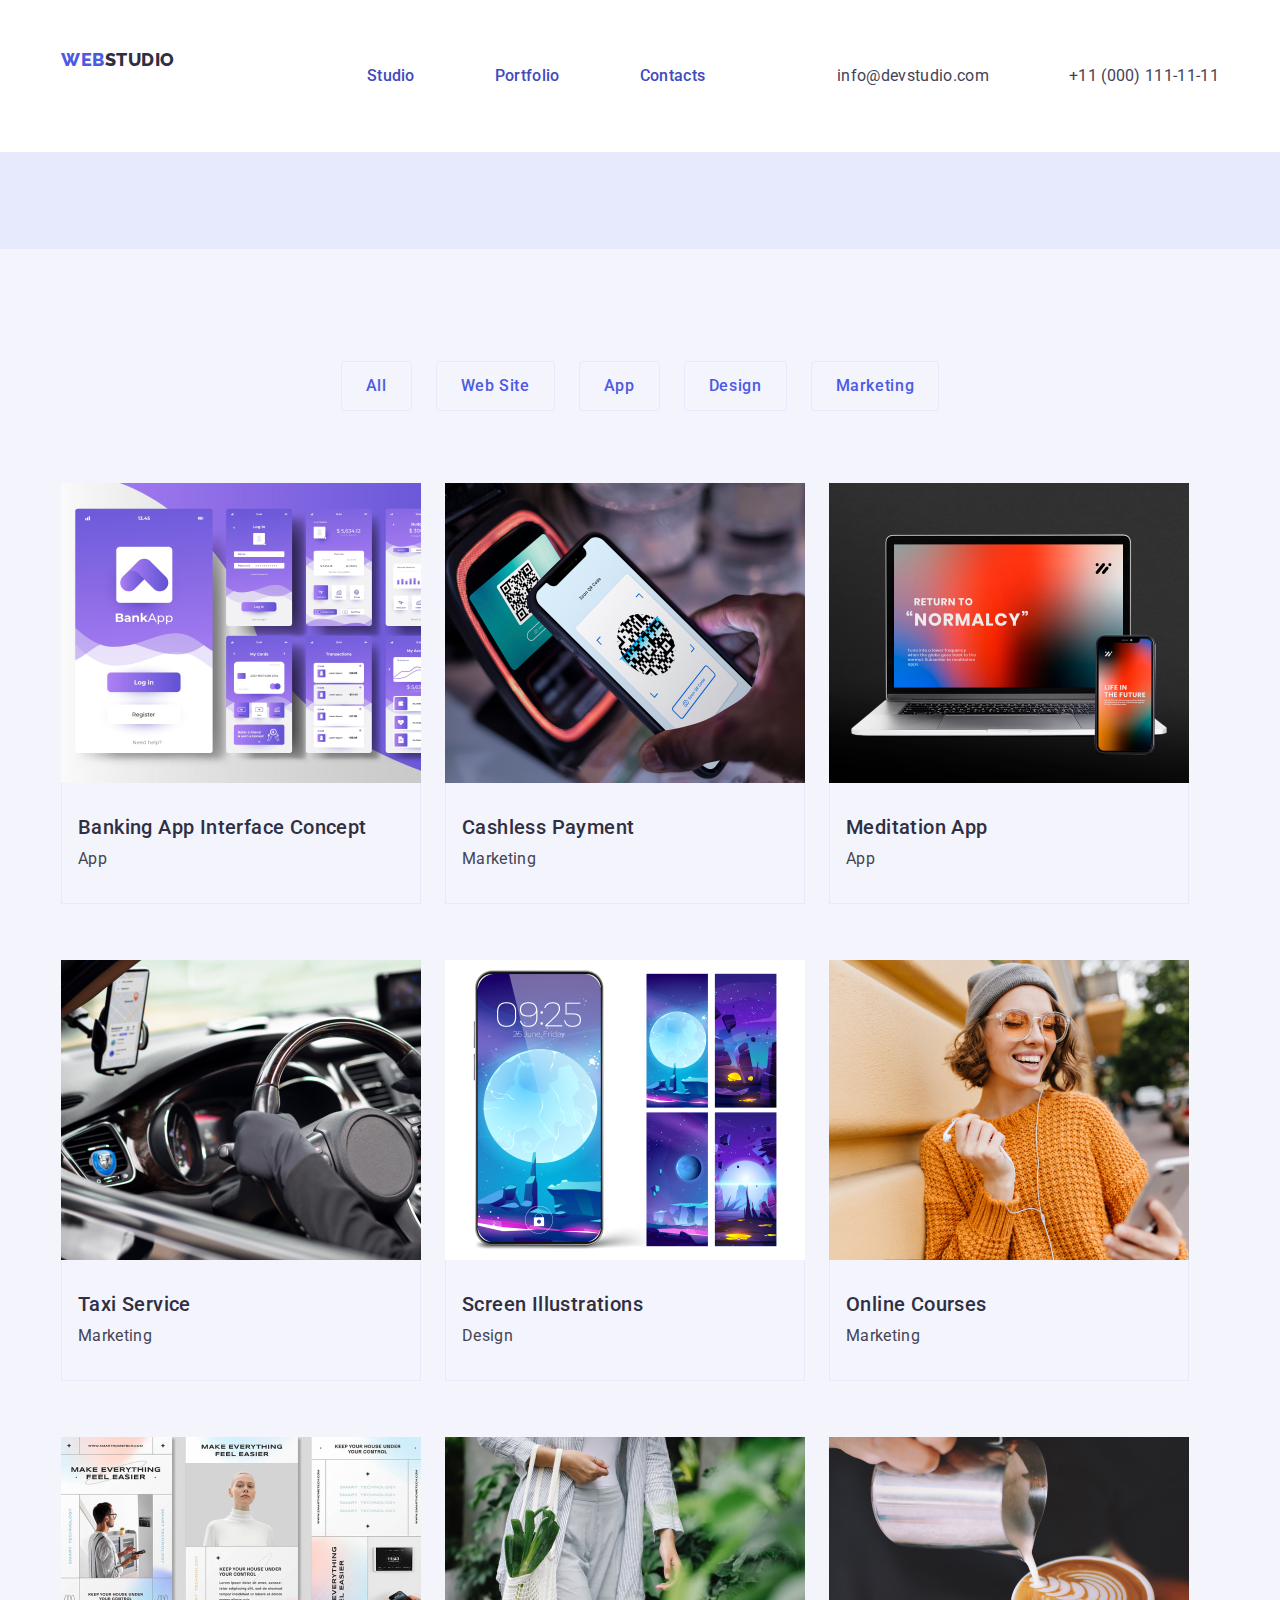
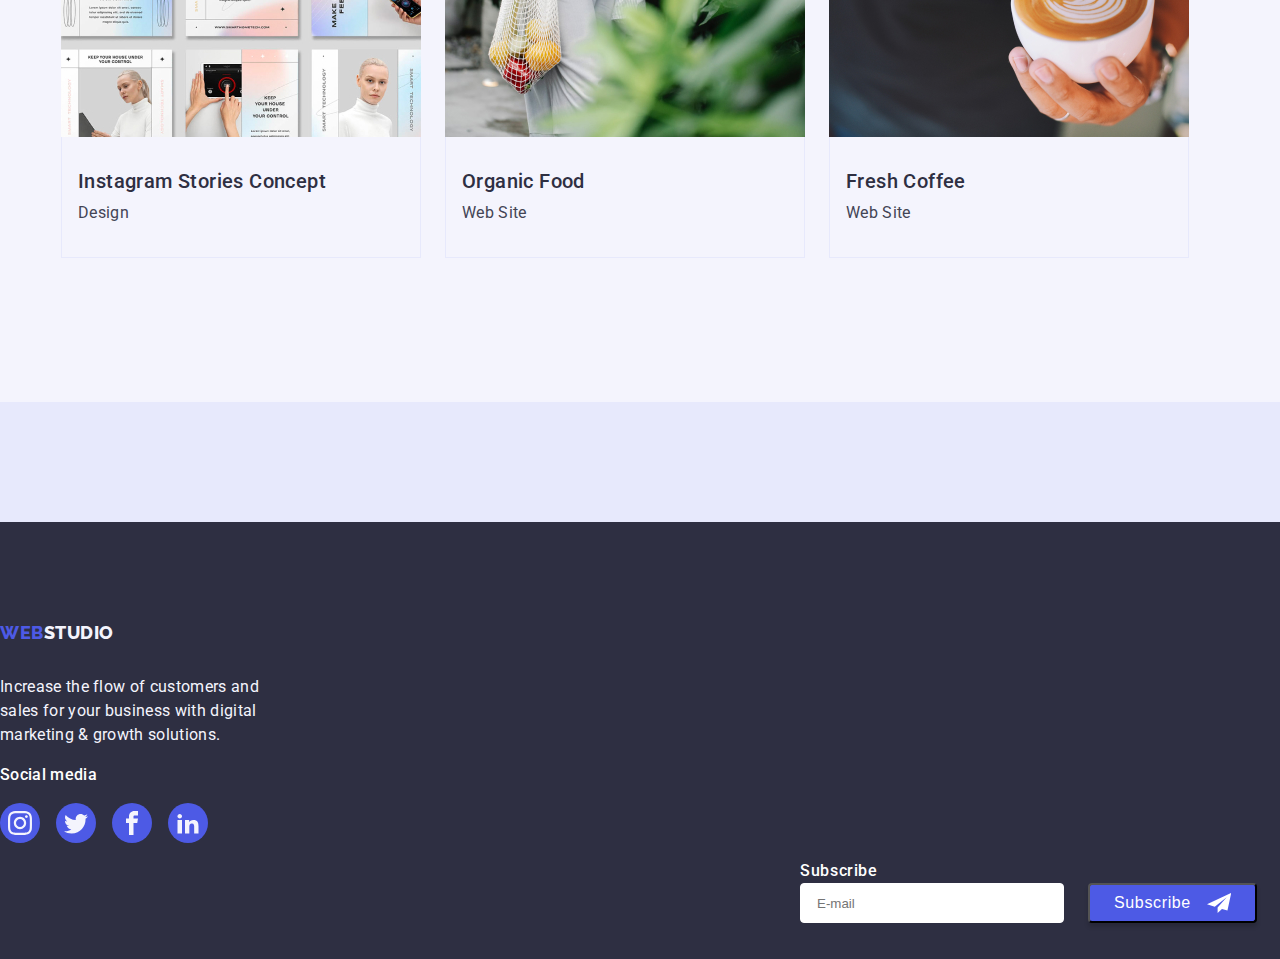
==== portfolio.html @ fc0d4c33 "port" ====
<!DOCTYPE html>
<html lang="en">
  <head>
    <meta charset="UTF-8" />
    <meta http-equiv="X-UA-Compatible" content="IE=edge" />
    <meta name="viewport" content="width=device-width, initial-scale=1.0" />
    <link
      rel="stylesheet"
      href="https://cdnjs.cloudflare.com/ajax/libs/modern-normalize/1.1.0/modern-normalize.min.css"
      integrity="sha512-wpPYUAdjBVSE4KJnH1VR1HeZfpl1ub8YT/NKx4PuQ5NmX2tKuGu6U/JRp5y+Y8XG2tV+wKQpNHVUX03MfMFn9Q=="
      crossorigin="anonymous"
      referrerpolicy="no-referrer"
    />
    <link rel="stylesheet" href="./styles.css" />
    <title>Portfolio</title>
    <link rel="stylesheet" href="./css/styles.css" />
    <link rel="preconnect" href="https://fonts.googleapis.com" />
    <link rel="preconnect" href="https://fonts.gstatic.com" crossorigin />
    <link
      href="https://fonts.googleapis.com/css2?family=Raleway:wght@700&family=Roboto:wght@400;500;700;900&display=swap"
      rel="stylesheet"
    />
  </head>
  <body>
    <header class="header">
      <div class="head-container container">
        <nav class="nav-menu">
          <a class="logoto logo link" href="./index.html"
            >Web<span class="logo-white logo link">Studio</span></a
          >
          <ul class="top link list">
            <li class="top-menu link">
              <a class="top-menu link" href="./index.html">Studio</a>
            </li>
            <li class="top-menu link">
              <a class="top-menu link" href="./portfolio.html">Portfolio</a>
            </li>
            <li class="top-menu link">
              <a class="top-menu link" href="">Contacts</a>
            </li>
          </ul>
        </nav>
        <address class="address link list">
          <ul class="address-list list">
            <li class="contacts top-menu">
              <a class="contacts link list" href="mailto:info@devstudio.com"
                >info@devstudio.com</a
              >
            </li>
            <li class="contacts top-menu">
              <a class="contacts link list" href="tel:+110001111111"
                >+11 (000) 111-11-11</a
              >
            </li>
          </ul>
        </address>
      </div>
    </header>
    <main class="row">
      <section class="porfolio-section section">
        <div class="container_hero container">
          <h1 hidden>buttons</h1>
          <ul class="buttons-list list">
            <li>
              <button class="btns-other all" type="button">All</button>
            </li>
            <li>
              <button class="btns-other all" type="button">Web Site</button>
            </li>
            <li>
              <button class="btns-other all" type="button">App</button>
            </li>
            <li>
              <button class="btns-other all" type="button">Design</button>
            </li>
            <li>
              <button class="btns-other all" type="button">Marketing</button>
            </li>
          </ul>
          <ul class="img-list list">
            <li class="img_list link">
              <a class="link img-link" href="">
                <div class="card-text">
                <img
                  class="imag link"
                  src="./images/img8.jpg"
                  alt="Banking App Interface Concept"
                  width="360"
                  height="300"
                />
                <p class="overlay">14 Stylish and User-Friendly App Design Concepts · Task Manager App · Calorie Tracker App · Exotic Fruit Ecommerce App ·
                Cloud Storage App</p>
                </div>
                <div class="img-div">
                  <h2 class="img_first">Banking App Interface Concept</h2>
                  <p class="app">App</p>
                </div>
              </a>
            </li>
            <li class="img_list link">
              <a class="link img-link" href="">
                <div class="card-text">
                <img
                  class="imag link"
                  src="./images/img9.jpg"
                  alt="Cashless Payment"
                  width="360"
                  height="300"
                />
                <p class="overlay">14 Stylish and User-Friendly App Design Concepts · Task Manager App · Calorie Tracker App · Exotic
                  Fruit Ecommerce App ·
                  Cloud Storage App</p>
                </div>
                <div class="img-div">
                  <h2 class="img_first">Cashless Payment</h2>
                  <p class="app">Marketing</p>
                </div>
              </a>
            </li>
            <li class="img_list link">
              <a class="link img-link" href="">
                <div class="card-text">
                <img
                  class="imag link"
                  src="./images/img10.jpg"
                  alt="Meditation App"
                  width="360"
                  height="300"
                />
                <p class="overlay">14 Stylish and User-Friendly App Design Concepts · Task Manager App · Calorie Tracker App · Exotic
                  Fruit Ecommerce App ·
                  Cloud Storage App</p>
                </div>
                <div class="img-div">
                  <h2 class="img_first">Meditation App</h2>
                  <p class="app">App</p>
                </div>
              </a>
            </li>
            <li class="img_list link">
              <a class="link img-link" href="">
                <div class="card-text">
                <img
                  class="imag link"
                  src="./images/img11.jpg"
                  alt="Taxi Service"
                  width="360"
                  height="300"
                />
                <p class="overlay">14 Stylish and User-Friendly App Design Concepts · Task Manager App · Calorie Tracker App · Exotic
                  Fruit Ecommerce App ·
                  Cloud Storage App</p>
                </div>
                <div class="img-div">
                  <h2 class="img_first">Taxi Service</h2>
                  <p class="app">Marketing</p>
                </div>
              </a>
            </li>
            <li class="img_list link">
              <a class="link img-link" href="">
                <div class="card-text">
                <img
                  class="imag link"
                  src="./images/img12.jpg"
                  alt="Screen Illustrations"
                  width="360"
                  height="300"
                />
                <p class="overlay">14 Stylish and User-Friendly App Design Concepts · Task Manager App · Calorie Tracker App · Exotic
                  Fruit Ecommerce App ·
                  Cloud Storage App</p>
                </div>
                <div class="img-div">
                  <h2 class="img_first">Screen Illustrations</h2>
                  <p class="app">Design</p>
                </div>
              </a>
            </li>
            <li class="img_list link">
              <a class="link img-link" href="">
                <div class="card-text">
                <img
                  class="imag link"
                  src="./images/img13.jpg"
                  alt="Online Courses"
                  width="360"
                  height="300"
                />
                <p class="overlay">14 Stylish and User-Friendly App Design Concepts · Task Manager App · Calorie Tracker App · Exotic
                  Fruit Ecommerce App ·
                  Cloud Storage App</p>
                </div>
                <div class="img-div">
                  <h2 class="img_first">Online Courses</h2>
                  <p class="app">Marketing</p>
                </div>
              </a>
            </li>
            <li class="img_list link">
              <a class="link img-link" href="">
                <div class="card-text">
                <img
                  class="imag link"
                  src="./images/img14.jpg"
                  alt="Instagram Stories Concept"
                  width="360"
                  height="300"
                />
                <p class="overlay">14 Stylish and User-Friendly App Design Concepts · Task Manager App · Calorie Tracker App · Exotic
                  Fruit Ecommerce App ·
                  Cloud Storage App</p>
                </div>
                <div class="img-div">
                  <h2 class="img_first">Instagram Stories Concept</h2>
                  <p class="app">Design</p>
                </div>
              </a>
            </li>
            <li class="img_list link">
              <a class="link img-link" href="">
                <div class="card-text">
                <img
                  class="imag link"
                  src="./images/img15.jpg"
                  alt="Organic Food"
                  width="360"
                  height="300"
                />
                <p class="overlay">14 Stylish and User-Friendly App Design Concepts · Task Manager App · Calorie Tracker App · Exotic
                  Fruit Ecommerce App ·
                  Cloud Storage App</p>
                </div>
                <div class="img-div">
                  <h2 class="img_first">Organic Food</h2>
                  <p class="app">Web Site</p>
                </div>
              </a>
            </li>
            <li class="img_list link">
              <a class="link img-link" href="">
                <div class="card-text">
                <img
                  class="imag link"
                  src="./images/img16.jpg"
                  alt="Fresh Coffee"
                  width="360"
                  height="300"
                />
                <p class="overlay">14 Stylish and User-Friendly App Design Concepts · Task Manager App · Calorie Tracker App · Exotic
                  Fruit Ecommerce App ·
                  Cloud Storage App</p>
                </div>
                <div class="img-div">
                  <h2 class="img_first">Fresh Coffee</h2>
                  <p class="app">Web Site</p>
                </div>
              </a>
            </li>
          </ul>
        </div>
      </section>
    </main>
    <footer class="footer">
      <class="container-footer">
        <div class="footer_first">
      <a class="logos logo link" href="./index.html"
        >Web<span class="logo-cloud logo link">Studio</span></a
      >
      <p class="footer-par">
        Increase the flow of customers and sales for your business with digital
        marketing & growth solutions.
      </p>
        </div>
      <div>
        <p class="footer-par-sec">Social media</p>
        <ul class="list footer-list">
          <li class="footer-list-icons">
            <a href="" class="link footer-link">
              <svg width="24" height="24" class="footer-icons">
                <use href="./images/icons.svg#icon-instagram"></use>
              </svg>
            </a>
          </li>
          <li class="footer-list-icons">
            <a href="" class="link footer-link">
              <svg width="24" height="24" class="footer-icons">
                <use href="./images/icons.svg#icon-twitter"></use>
              </svg>
            </a>
          </li>
          <li class="footer-list-icons">
            <a href="" class="link footer-link">
              <svg width="24" height="24" class="footer-icons">
                <use href="./images/icons.svg#icon-facebook"></use>
              </svg>
            </a>
          </li>
          <li class="footer-list-icons">
            <a href="" class="link footer-link">
              <svg width="24" height="24" class="footer-icons">
                <use href="./images/icons.svg#icon-linkedin"></use>
              </svg>
            </a>
          </li>
        </ul>
      </div>
        <div class="footer-subscribe">
        <p class="subscribe-p">Subscribe</p>
        <form class="footer-input-btn">
          <input type="email" name="user-email" class="footer-input" required placeholder="E-mail"
            pattern="[a-z0-9._%+-]+@[a-z0-9.-]+\.[a-z]{2,4}$" />
          <button class="subscribe-btn subscribe-btn-text" type="button" data-modal-open>
            Subscribe
            <svg class="footer-svg" width="24" height="24">
              <use href="./images/icons.svg#icon-send"></use>
            </svg>
          </button>
        </form>
      </div>
      </div>
    </footer>
  </body>
</html>
---- css/styles.css ----
@import "node_modules/modern-normalize/modern-normalize.min.css";
:root {
  --color-iris: #4d5ae5;
  --color-ocean: #404bbf;
  --color-navy-blue: #2e2f42;
  --color-green: #31d0aa;
  --color-slate: #434455;
  --color-light-slate: #8e8f99;
  --color-cornflower: #e7e9fc;
  --color-cloud: #f4f4fd;
  --color-navy-blue-modal: #2e2f42;
  --color-grey: #2e2f42;
  --color-white: #ffffff;
  --color-dairy: #fcfcfc;
}

body {
  font-family: "Roboto", sans-serif;
  background-color: var(--color-white);
  letter-spacing: 0.02em;
  color: #434455;
  margin: 0 auto;
  padding: 0;
}
h1,
h2,
h3,
h4,
h5,
p {
  margin-top: 0;
  margin-bottom: 0;
}
img {
  display: block;
}
.header {
  border-bottom: 1px solid #e7e9fc;
  box-shadow: 0px 2px 1px rgba(46, 47, 66, 0.08), 1px 1px rgba(46, 47, 66, 0.16),
    0px 1px 6px rgba(46, 47, 66, 0.08);
}
.head-container {
  display: flex;
  align-items: center;
  text-align: center;
} 
.container {
  width: 1158px;
  margin: 0 auto;
  padding: 0 15px;
}
.section {
  padding-top: 20px;
  padding-bottom: 20px;
}
.container_hero {
  width: 1158px;
  margin: 0 auto;
  padding: 0 15px;
}
.nav-menu {
  display: flex;
  align-items: center;
}
li {
  list-style: none;
  text-decoration: none;
}
.list {
  list-style: none;
}

.link {
  text-decoration: none;
}
/* -------Top Line-------*/
.hero {
  padding: 188px 0;
  max-width: 1440px;
  margin: 0 auto;
  background-image: linear-gradient(
      rgba(46, 47, 66, 0.7),
      rgba(46, 47, 66, 0.7)
    ),
    url(../images/people-office-bckgr.jpg);
  background-repeat: no-repeat;
  background-position: center;
  background-size: cover;
}
.hidden {
  line-height: 1.2;
}
.hero-sol {
  font-size: 56px;
  line-height: 1.07;
  text-align: center;
  letter-spacing: 0.02em;
  color: var(--color-white);
  max-width: 496px;
  margin-left: 0 auto;
  margin-right: 0 auto;
  margin: 0;
  padding: 0;
}

.logo {
  font-family: "Raleway", sans-serif;
  display: flex;
  flex-direction: row;
  align-items: center;
  padding: 0px;
  margin-right: 76px;
  display: inline-block;
  margin-bottom: 16px;
}
.top {
  display: flex;
  gap: 40px;
}
.top-menu {
  display: flex;
  gap: 40px;
  padding: 24px 0;
  position: relative;
  color: #404bbf;
  transition: color 250ms cubic-bezier(0.4, 0, 0.2, 1);
}
.top-menu:not(:last-child) {
  margin-right: 40px;
}
.top-menu::after {
  content:'';
  position: absolute;
  left:0;
  bottom: -1px;
  height: 4px;
  background-color: #404bbf;
  border-radius: 2px;
}
.nav-menu {
  display: flex;
  gap: 40px;
}
.logoto {
  font-family: "Raleway", sans-serif;
  font-weight: 800;
  font-size: 18px;
  line-height: 1.17;
  letter-spacing: 0.03em;
  text-transform: uppercase;
  color: var(--color-iris);
}
.logo-white {
  font-family: "Raleway";
  font-style: sans-serif;
  font-weight: 800;
  font-size: 18px;
  line-height: 1.17;
  letter-spacing: 0.03em;
  text-transform: uppercase;
  color: var(--color-navy-blue);
}
.link {
  text-decoration: none;
}
.top-menu {
  font-family: "Roboto";
  font-style: sans-serif;
  font-weight: 500;
  font-size: 16px;
  line-height: 24px;
  list-style: none;
  text-decoration: none;
  display: flex;
  gap: 40px;
}
.top-menu:hover {
  color: #404bbf;
}
.top-menu:focus {
  color: #404bbf;
}
.address {
  font-style: normal;
  display: flex;
  gap: 40px;
  margin-left: auto;
}
.address-list {
  display: flex;
  gap: 40px;
}
.contacts {
  font-family: "Roboto";
  font-style: sans-serif;
  font-weight: 400;
  font-size: 16px;
  line-height: 1.5;
  color: var(--color-slate);
  transition: color 250ms cubic-bezier(0.4, 0, 0.2, 1);
}
.contacts:hover {
  color: #404bbf;
}
.contacts:focus {
  color: #404bbf;
}
/* -----hero image------ */
.hero {
  background-color: var(--color-navy-blue);
}
.hero h1 {
  font-family: "Roboto";
  font-style: sans-serif;
  font-weight: 700;
  font-size: 56px;
  line-height: 1.07;
  color: var(--color-white);
  text-align: center;
  margin-left: 30%;
  margin-bottom: 48px;
}
.hero-sol {
  line-height: 1.07;
}
.hero-btn {
  font-family: "Roboto", sans-serif;
  font-style: sans-serif;
  font-weight: 500;
  font-size: 16px;
  line-height: 1.5;
  align-items: center;
  text-align: center;
  letter-spacing: 0.04em;
  color: var(--color-white);
  background: #4d5ae5;
  display: block;
  min-width: 169px;
  height: 56px;
  border: none;
  background-color: var(--color-iris);
  border-radius: 4px;
  cursor: pointer;
  margin: 0 auto;
  display: block;
  transition: background-color 250ms cubic-bezier(0.4, 0, 0.2, 1);
}
.hero-btn:hover,
.hero-btn:focus {
  background-color: #404bbf;
}
/* Section1 */
.about {
  background-color: var(--color-white);
  padding: 120px 0;
}
ul {
  padding-left: 0;
}
.list-about {
  display: flex;
  gap: 24px;
}
.about-li {
  width: calc((100% - 72px) / 4);
}
.about-list {
  font-family: "Roboto";
  font-style: normal;
  font-weight: 500;
  font-size: 20px;
  line-height: 1.2;
  letter-spacing: 0.02em;
  color: var(--color-navy-blue);
  margin-bottom: 8px;
}
.about p {
  font-family: "Roboto";
  font-style: normal;
  font-weight: 400;
  font-size: 16px;
  line-height: 24px;
  color: var(--color-slate);
}
/* Section2 */
.container-icons-box {
  display: flex;
  align-items: center;
  justify-content: center;
  height: 112px;
  background-color: #f4f4fd;
  border-radius: 4px;
  margin-bottom: 8px;
}
.section_str {
  padding-bottom: 0;
}
.whatwad {
  background-color: #f4f4fd;
  padding-bottom: 120px;
}
ul {
  padding-left: 0;
}
.whatwad-list {
  font-family: "Roboto";
  font-style: normal;
  font-weight: 700;
  font-size: 36px;
  line-height: 1.11;
  text-align: center;
  letter-spacing: 0.02em;
  text-transform: capitalize;
  color: var(--color-navy-blue);
  margin-bottom: 72px;
  margin: 0;
  padding: 0;
}
.whatwad-li {
  display: flex;
  gap: 24px;
}
.doing {
  width: calc((100% - 48px) / 3);
}
/* Section4 */
.list-social {
  display: flex;
  justify-content: center;
  gap: 24px;
}
.social {
  width: 40px;
  height: 40px;
}
.social-link {
  width: 100%;
  height: 100%;
  background-color: var(--color-iris);
  border-radius: 50%;
  display: flex;
  align-items: center;
  justify-content: center;
  transition: background-color 250ms cubic-bezier(0.4, 0, 0.2, 1);
}
.social-link:hover,
.social-link:focus {
  background-color: #404bbf;
}
.social-icons {
  fill: var(--color-cloud);
}
.team {
  background-color: var(--color-cloud);
  padding: 120px 0;
}
.team-list {
  background-color: #ffffff;
  width: calc((100% - 72px) / 4);
  border-radius: 0px 0px 4px 4px;
  box-shadow: 0px 1px 6px rgba(46, 47, 66, 0.08),
    0px 1px 1px rgba(46, 47, 66, 0.16), 0px 2px 1px rgba(46, 47, 66, 0.08);
}
.team-div {
  padding: 32px 0;
}
.team_members {
  text-align: center;
  margin-bottom: 8px;
}
.team_desk {
  text-align: center;
}
.team h2 {
  font-family: "Roboto";
  font-style: normal;
  font-weight: 700;
  font-size: 36px;
  line-height: 1.11;
  text-align: center;
  letter-spacing: 0.02em;
  text-transform: capitalize;
  color: var(--color-navy-blue);
}
.team_h {
  margin-bottom: 72px;
}
.team-h {
  display: flex;
  gap: 24px;
}
.team h3 {
  font-family: "Roboto";
  font-style: normal;
  font-weight: 500;
  font-size: 20px;
  line-height: 24px;
  letter-spacing: 0.02em;
  color: var(--color-navy-blue);
}
.team-desk {
  font-size: 16px;
}
.team p {
  font-family: "Roboto";
  font-style: normal;
  font-weight: 400;
  font-size: 16px;
  line-height: 24px;
  color: var(--color-slate);
}
/*Section 5*/
.customers {
  padding-top: 120px;
  padding-bottom: 120px;
  padding: 120px 0 120px;
}
.customers_h {
  margin-bottom: 72px;
  font-size: 36px;
  margin-top: 0;
  line-height: 1.1;
  color: var(--color-grey);
  text-align: center;
}
.customers_list {
  display: flex;
  gap: 24px;
}
.customers_icon {
  width: calc((100% - 120px) / 6);
  height: 88px;
}
.customers-link {
  width: 100%;
  height: 100%;
  border: 1px solid #8e8f99;
  border-radius: 4px;
  display: flex;
  align-items: center;
  color: var(--color-light-slate);
  justify-content: center;
  transition: border-color 250ms cubic-bezier(0.4, 0, 0.2, 1),
    color 250ms cubic-bezier(0.4, 0, 0.2, 1);
}
.customers-link:hover,
.customers-link:focus {
  border-color: #404bbf;
  color: #404bbf;
}

.customers-icons {
  fill: currentColor;
}
/* Footer */
.container-footer {
  display: flex;
  align-items: baseline;
}
.footer_first {
  margin-right: 120px;
}
.footer-par-sec {
  font-weight: 500;
  font-size: 16px;
  line-height: 1.5;
  letter-spacing: 0.02em;
  color: var(--color-white);
  margin-bottom: 16px;
  margin-top: 0;
}
.footer-list {
  display: flex;
  gap: 16px;
}
.footer-list-icons {
  width: 40px;
  height: 40px;
}
.footer-link {
  width: 100%;
  height: 100%;
  background-color: var(--color-iris);
  border-radius: 50%;
  display: flex;
  align-items: center;
  justify-content: center;
  transition: background-color 250ms cubic-bezier(0.4, 0, 0.2, 1);
}
.footer-link:hover,
.footer-link:focus {
  background-color: #31d0aa;
}
.footer {
  background-color: var(--color-navy-blue);
  padding: 100px 0;
}
.logos {
  font-family: "Raleway", sans-serif;
  font-style: sans-serif;
  font-weight: 800;
  font-size: 18px;
  line-height: 1.17;
  letter-spacing: 0.03em;
  text-transform: uppercase;
  color: var(--color-iris);
}
.footer-par {
  font-family: "Roboto";
  font-style: normal;
  max-width: 264px;
  font-weight: 400;
  font-size: 16px;
  line-height: 24px;
  color: var(--color-cloud);
  margin-bottom: 16px;
}
.logo-cloud {
  font-family: "Raleway";
  font-style: sans-serif;
  font-weight: 800;
  font-size: 1.17;
  line-height: 21px;
  letter-spacing: 0.03em;
  text-transform: uppercase;
  color: var(--color-cloud);
}
.footer-icons {
  fill: var(--color-cloud);
}
/* Portfolio - buttons */
.porfolio-section {
  background-color: var(--color-cloud);
  padding: 96px 0 120px;
}
.porfolio-section h1 {
  line-height: 1.07;
  text-align: center;
  letter-spacing: 0.02em;
}
.buttons-list {
  display: flex;
  justify-content: center;
  gap: 24px;
  margin-bottom: 72px;
}
.btns-other {
  font-family: "Roboto", sans-serif;
  font-style: sans-serif;
  font-weight: 500;
  font-size: 16px;
  line-height: 1.5;
  letter-spacing: 0.04em;
  color: var(--color-iris);
  background-color: var(--color-cloud);
  cursor: pointer;
  padding: 12px 24px;
  border: 1px solid #e7e9fc;
  border-radius: 4px;
  transition: color 250ms cubic-bezier(0.4, 0, 0.2, 1),
    background-color 250ms cubic-bezier(0.4, 0, 0.2, 1),
    border-color 250ms cubic-bezier(0.4, 0, 0.2, 1),
    box-shadow 250ms cubic-bezier(0.4, 0, 0.2, 1);
}
.btns-other:hover,
.btns-other:focus {
  box-shadow: 0px 3px 1px rgba(0, 0, 0, 0.1),
    0px 2px 1px rgba(0, 0, 0, 0.08),
    0px 2px 2px rgba(0, 0, 0, 0.12);
}
.all:hover {
  color: #ffffff;
  background-color: #404bbf;
  border: 1px solid transparent;
}
.all:focus {
  color: #ffffff;
  background-color: #404bbf;
  border: 1px solid transparent;
}
.img-list {
  display: flex;
  flex-wrap: wrap;
  column-gap: 24px;
  row-gap: 48px;
}
.img_first {
  letter-spacing: 0.02em;
  font-weight: 500;
  font-size: 20px;
  line-height: 1.2;
  letter-spacing: 0.02em;
  color: var(--color-grey);
  margin-bottom: 8px;
}
/*.img_list {
  width: calc((100% - 48px) / 3);
}
*/
.img-div {
  padding: 32px 16px;
  border: 1px solid #e7e9fc;
  border-top: none;
  margin-bottom: 8px;
}
.img-link {
  display: block;
  transition: box-shadow 250ms cubic-bezier(0.4, 0, 0.2, 1);
}
.img-link:hover .overlay,
.img-link:focus .overlay {
  box-shadow: 0px 1px 6px rgba(46, 47, 66, 0.08),
    0px 1px 1px rgba(46, 47, 66, 0.16),
    0px 2px 1px rgba(46, 47, 66, 0.08);
    transform: translateY(0%);
}
.card-text {
  position: relative;
  overflow: hidden;
}
.overlay {
  position: absolute;
  top:0;
  font-size: 16px;
  line-height: 1.5;
  letter-spacing: 0.02em;
  color: var(--color-cloud);
  padding: 40px 32px;
  background-color: #4d5ae5;
  height: 100%;
  width: 100%;
  transform: translateY(100%);
  transition: transform 250ms cubic-bezier(0.4, 0, 0.2, 1);
}
.app {
  font-size: 16px;
  line-height: 1.5;
  letter-spacing: 0.02em;
  color: var(--color-slate);
}

.row {
  background-color: var(--color-cornflower);
  padding: 96px 0 120px;
}
.row h3 {
  font-family: "Roboto";
  font-style: normal;
  font-weight: 500;
  font-size: 20px;
  line-height: 24px;
  color: var(--color-navy-blue);
}
.row p {
  font-family: "Roboto";
  font-style: normal;
  font-weight: 400;
  font-size: 16px;
  line-height: 24px;
}
/* modal window */
.backdrop {
  position: fixed;
  top:0;
  left:0;
  width: 100%;
  height: 100%;
  background-color: rgba(46, 47, 66, 0.4);
  transition: opacity 250ms cubic-bezier(0.4, 0, 0.2, 1),
    visibility 250ms cubic-bezier(0.4, 0, 0.2, 1);
}
.is-hidden {
  opacity: 0;
  visibility: hidden;
  pointer-events: none;
}
.modal {
  position: absolute;
  top: 50%;
  left: 50%;
  transform: translate(-50%, -50%) scale(1);
  width: 408px;
  min-height: 576px;
  background: #fcfcfc;
  box-shadow: 0px 1px 1px rgba(0, 0, 0, 0.14),
    0px 1px 3px rgba(0, 0, 0, 0.12),
    0px 2px 1px rgba(0, 0, 0, 0.2) ;
    border-radius: 4px;
    transition: transform 250ms cubic-bezier(0.4, 0, 0.2, 1);
}
.modal-btn {
  position: absolute;
  top: 24px;
  right: 24px;
  width: 24px;
  height: 24px;
  border-radius: 50%;
  display: flex;
  align-items: center;
  justify-content: center;
  background-color: #e7e9fc;
  border: 1px solid rgba(0, 0, 0, 0.1);
  padding: 0;
  cursor: pointer;
  transition: background-color 250ms cubic-bezier(0.4, 0, 0.2, 1),
    border 250ms cubic-bezier(0.4, 0, 0.2, 1);
}
.modal-btn:hover,
.modal-btn:focus {
  background-color: #404bbf;
  border: none;
  fill:#ffffff;
}
.modal-icon {
  transition: fill 250ms cubic-bezier(0.4, 0, 0.2, 1);
}
/* Footer subscribe */
.subscribe-p {
  font-family: 'Roboto';
  font-style: normal;
  font-weight: 500;
  font-size: 16px;
  line-height: 24px;
  display: flex;
  align-items: center;
  text-align: center;
  letter-spacing: 0.04em;
  color:#ffffff
}
.footer-subscribe {
  margin-left: 800px;
  position: absolute;
}
.footer-input-btn {
  display: flex;
}
.footer-input {
  width: 264px;
  height: 40px;
  border-radius: 4px;
  padding-left: 16px;
  transition: border-color 250ms cubic-bezier(0.4, 0, 0.2, 1),
  color 250ms cubic-bezier(0.4, 0, 0.2, 1);
  box-sizing: border-box;
  position: relative;
  border: 1px solid #ffffff;
  background-color: var(--color-white);
}
.footer-input:not(:placeholder-shown){
  color:#ffffff;
}
.subscribe-btn {
  display: flex;
  letter-spacing: 0.04em;
  background-color: var(--color-iris);
  flex-direction: row;
  justify-content: center;
  align-items: center;
  padding: 8px 24px;
  height: 40px;
  min-width: 165px;
  box-shadow: 0px 4px 4px rgba(0, 0, 0, 0.15);
  transition: var(--transition-dur-and-func);
  border-radius: 4px;
  margin-left: 24px;
  cursor: pointer;
}
.subscribe-btn:hover,
.subscribe-btn:focus {
  background: #404bbf;
}
.subscribe-btn-text {
  font-weight: 500;
  font-size: 16px;
  line-height: 1.5;
  color: #ffffff;
}
.footer-svg {
  fill:currentColor;
  margin-left: 16px;
}
/* Modal Form */
.modal-name {
  font-family: 'Roboto';
  font-style: normal;
  font-weight: 500;
  line-height: 24px;
  letter-spacing: 0.02em;
  margin-bottom: 16px;
  color:#2e2f42 ;
}
.modal-form {
  display: flex;
  flex-direction: column;
}
.form-input {
  width: 100%;
  height: 40px;
  border: 1px solid #4d5ae5;
  border-radius: 4px;
  padding-left: 42px;
  transition: border-color 250ms cubic-bezier(0.4, 0, 0.2, 1),
      color 250ms cubic-bezier(0.4, 0, 0.2, 1);
}
.form-input:focus {
  outline: none;
  border-color: var(--color-iris);
}
.form-p {
  display: block;
  color: #8e8f99;
  font-family: 'Roboto';
  font-style: normal;
  font-weight: 400;
  font-size: 12px;
  line-height: 14px;
  letter-spacing: 0.04em;
  margin-bottom: 4px;
  transition: border-color 250ms cubic-bezier(0.4, 0, 0.2, 1),
      color 250ms cubic-bezier(0.4, 0, 0.2, 1);
}
.modal-form-name {
  margin-bottom: 8px;
}
.modal-textarea {
  margin-bottom: 16px;
}
.form-icon {
  position: absolute;
  display: block;
  width: 18px;
  height: 18px;
  top: 50%;
  left: 12px;
  transition: fill 250ms cubic-bezier(0.4, 0, 0.2, 1);
}
.form-input:focus +.form-icon {
  fill: var(--color-iris);
}
.form-comment {
  resize: none;
  border: 1px solid rgba(46, 47, 66, 0.4);
  border-radius: 4px;
  width: 100%;
  height: 120px;
  padding: 10px 16px;
  transition: border-color 250ms cubic-bezier(0.4, 0, 0.2, 1),
      color 250ms cubic-bezier(0.4, 0, 0.2, 1);
}
.form-comment::placeholder {
  font-weight: 400;
  font-size: 12px;
  line-height: 14px;
  letter-spacing: 0.04em;
  color: rgba(46, 47, 66, 0.4);
}
.form-comment:focus {
  outline: none;
  border-color: var(--color-iris);
}
.form-check-p {
  display: flex;
  font-weight: 400;
  font-size: 12px;
  line-height: 14px;
  letter-spacing: 0.04em;
  color: #8E8F99;
  align-items: center;
  margin-bottom: 24px;
}
.form-check-p::before {
  display: block;
  content: "";
  width: 16px;
  height: 16px;
  border: 1px solid rgba(46, 47, 66, 0.4);
  cursor: pointer;
  border-radius: 4px;
  margin-right: 8px;
}
.modal-link {
  text-decoration: underline;
  color: var(--color-iris);
}
.modal-submit {
  font-family: "Roboto", sans-serif;
  letter-spacing: 0.04em;
  color: #ffffff;
  width: 105px;
  height: 24px;
  margin: auto;
  display: block;
  background-color: #4D5AE5;
  box-shadow: 0px 4px 4px rgba(0, 0, 0, 0.15);
  border-radius: 4px;
}
.modal-form-input-wrapper {
  display: flex;
  position: relative;
}
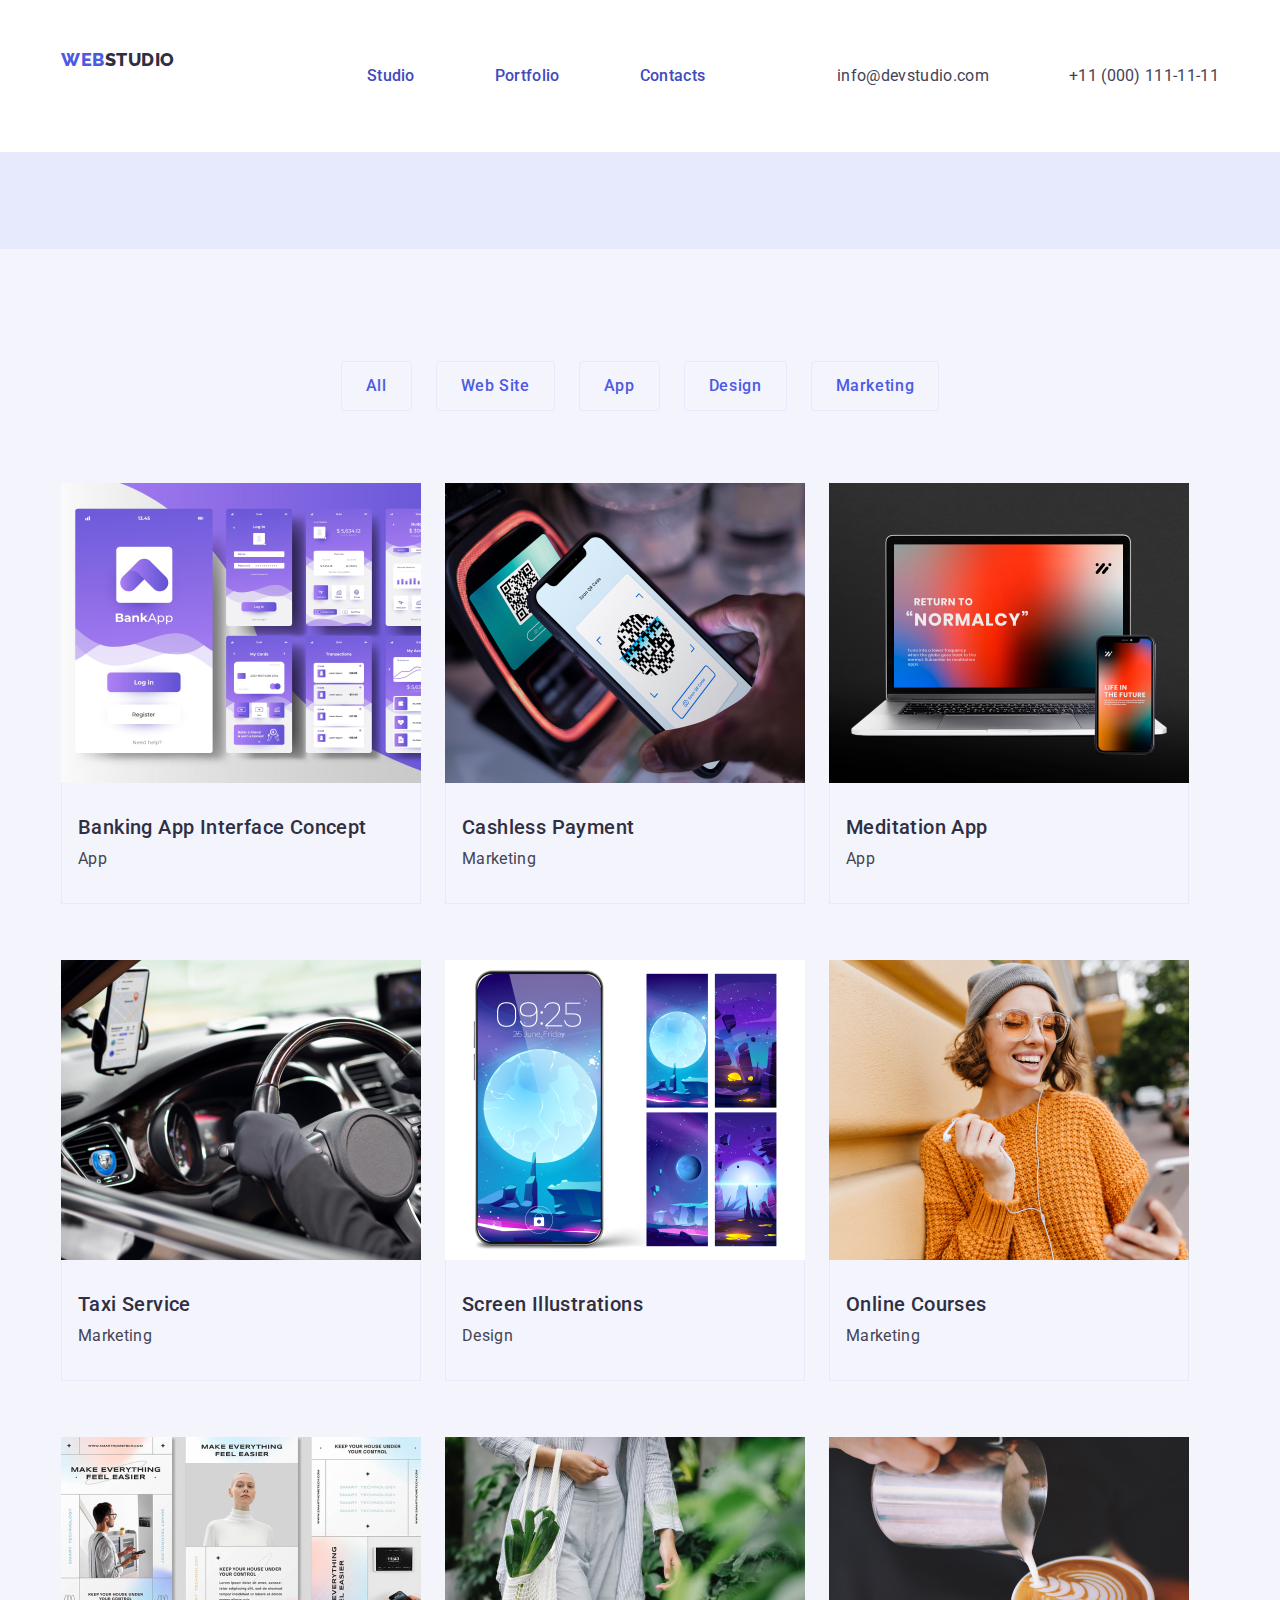
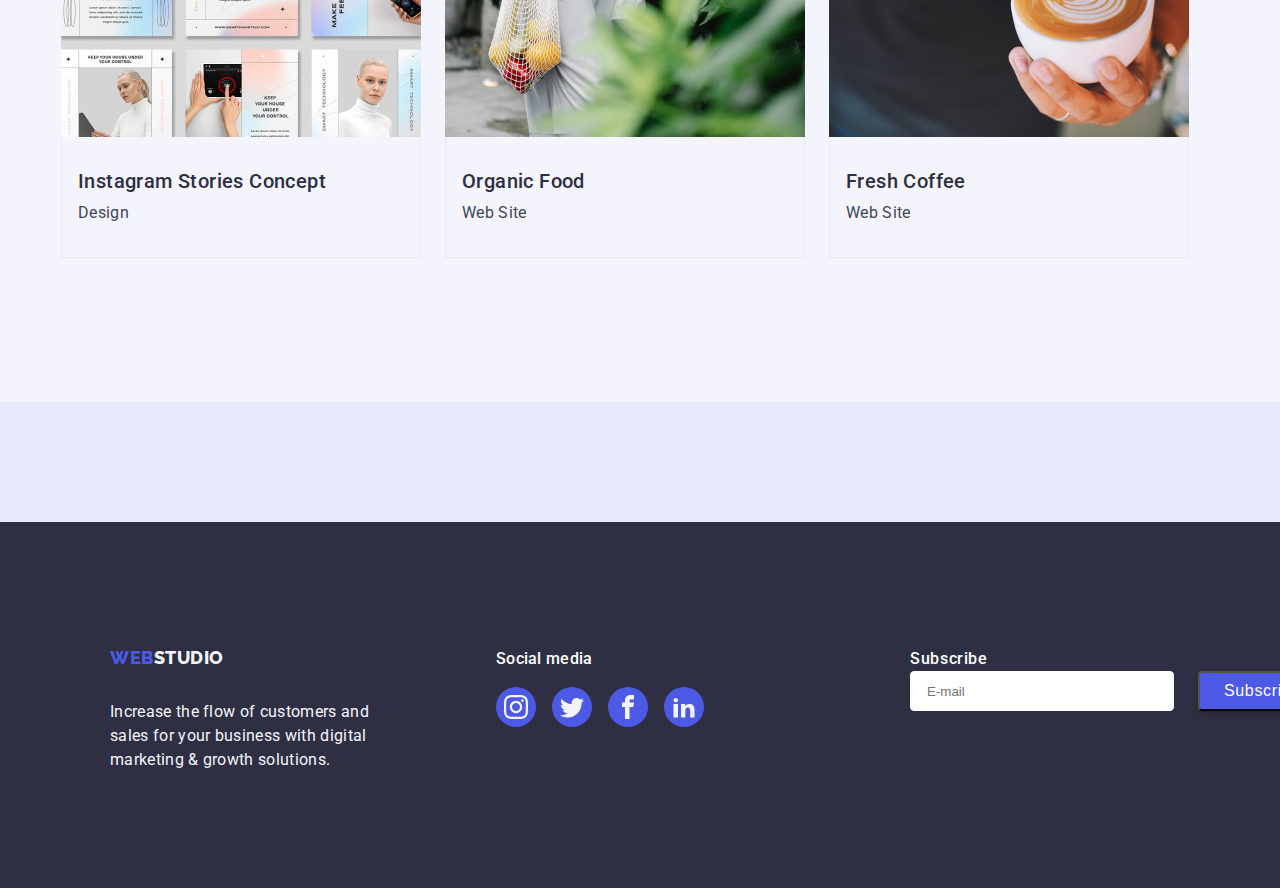
==== commit 6131b654: "gtgf" ====
--- a/portfolio.html
+++ b/portfolio.html
@@ -262,7 +262,7 @@
       </section>
     </main>
     <footer class="footer">
-      <class="container-footer">
+      <div class="container-footer">
         <div class="footer_first">
       <a class="logos logo link" href="./index.html"
         >Web<span class="logo-cloud logo link">Studio</span></a
--- a/css/styles.css
+++ b/css/styles.css
@@ -293,11 +293,13 @@
   margin-bottom: 8px;
 }
 .section_str {
-  padding-bottom: 0;
+  padding-bottom: 120px;
+  padding-top: 120px;
 }
 .whatwad {
   background-color: #f4f4fd;
   padding-bottom: 120px;
+  padding-top: 120px;
 }
 ul {
   padding-left: 0;
@@ -328,6 +330,7 @@
   display: flex;
   justify-content: center;
   gap: 24px;
+  margin-top: 8px;
 }
 .social {
   width: 40px;
@@ -456,6 +459,8 @@
 .container-footer {
   display: flex;
   align-items: baseline;
+  margin-left: 110px;
+  margin-top: 25px;
 }
 .footer_first {
   margin-right: 120px;
@@ -788,10 +793,14 @@
   letter-spacing: 0.02em;
   margin-bottom: 16px;
   color:#2e2f42 ;
+  margin-top: 72px;
+  margin-left: 24px;
 }
 .modal-form {
   display: flex;
   flex-direction: column;
+  margin-left: 24px;
+  margin-right: 24px;
 }
 .form-input {
   width: 100%;
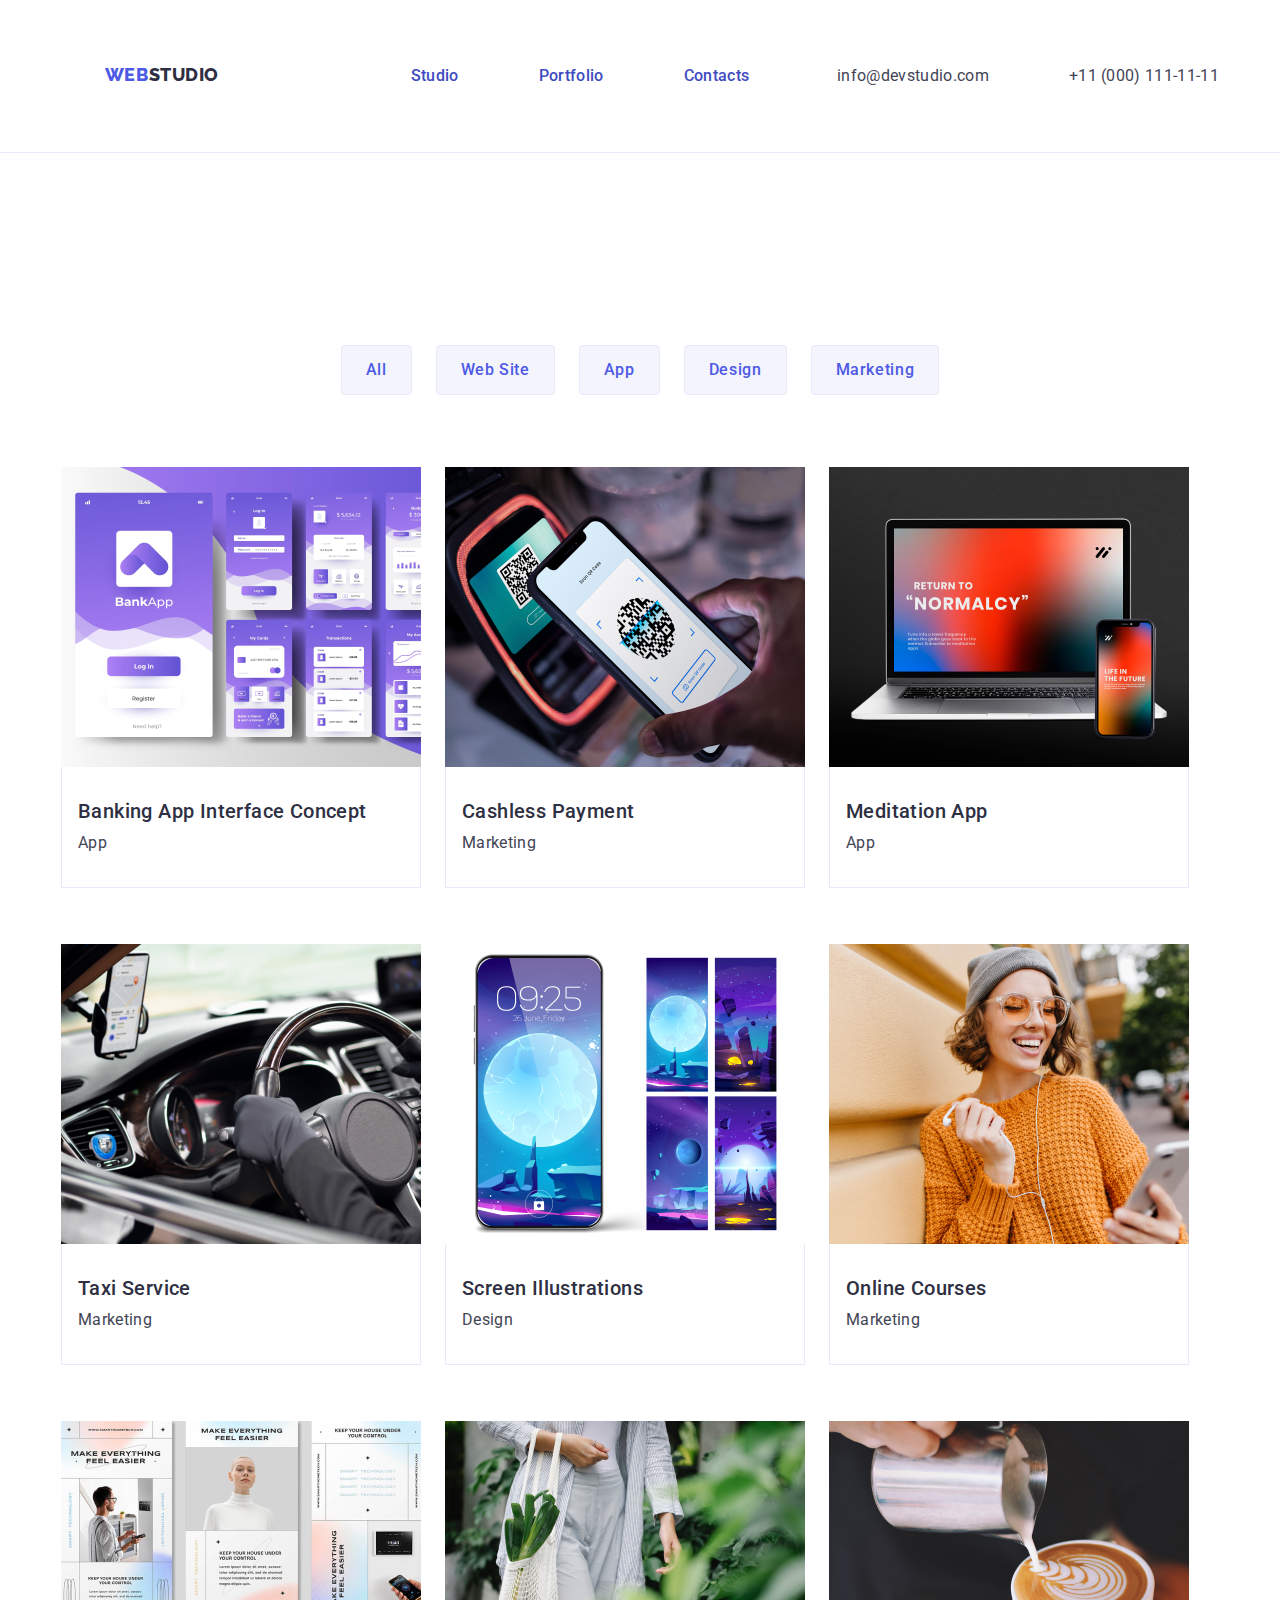
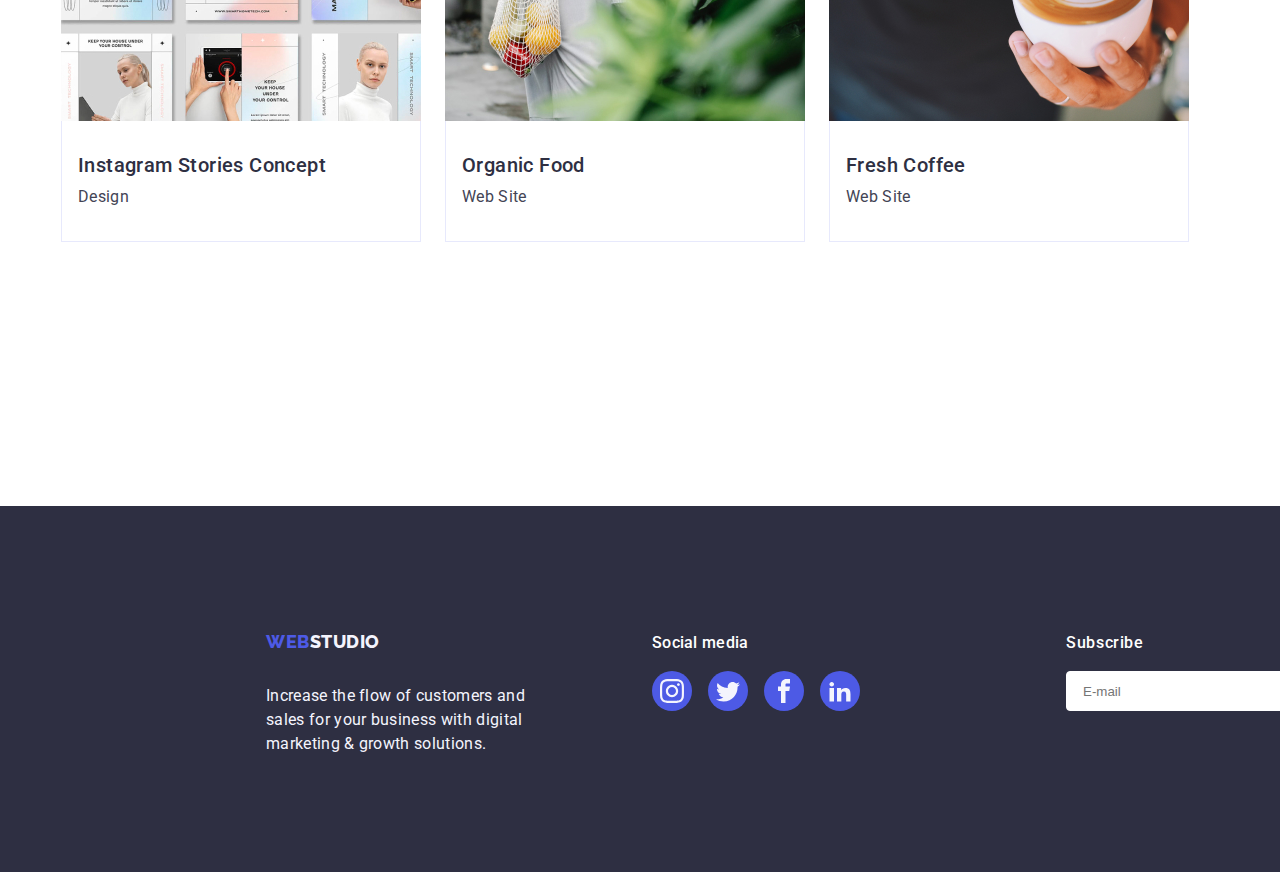
==== commit b251ae3b: "wd" ====
--- a/portfolio.html
+++ b/portfolio.html
@@ -59,7 +59,6 @@
     <main class="row">
       <section class="porfolio-section section">
         <div class="container_hero container">
-          <h1 hidden>buttons</h1>
           <ul class="buttons-list list">
             <li>
               <button class="btns-other all" type="button">All</button>
--- a/css/styles.css
+++ b/css/styles.css
@@ -140,6 +140,10 @@
 .nav-menu {
   display: flex;
   gap: 40px;
+  flex-wrap: wrap;
+  flex-direction: row;
+  align-items: baseline;
+  margin: auto;
 }
 .logoto {
   font-family: "Raleway", sans-serif;
@@ -297,7 +301,7 @@
   padding-top: 120px;
 }
 .whatwad {
-  background-color: #f4f4fd;
+  background-color: var(--color-white);
   padding-bottom: 120px;
   padding-top: 120px;
 }
@@ -315,7 +319,6 @@
   text-transform: capitalize;
   color: var(--color-navy-blue);
   margin-bottom: 72px;
-  margin: 0;
   padding: 0;
 }
 .whatwad-li {
@@ -448,19 +451,24 @@
 }
 .customers-link:hover,
 .customers-link:focus {
-  border-color: #404bbf;
-  color: #404bbf;
+  border: 1px solid var(--acent-color);
+  border-radius: 4px;
 }
 
 .customers-icons {
   fill: currentColor;
 }
+.customers-icons:hover,
+.customers-icons:focus {
+  color: #404bbf;
+}
 /* Footer */
 .container-footer {
   display: flex;
   align-items: baseline;
   margin-left: 110px;
   margin-top: 25px;
+  padding: 0 156px;
 }
 .footer_first {
   margin-right: 120px;
@@ -535,7 +543,7 @@
 }
 /* Portfolio - buttons */
 .porfolio-section {
-  background-color: var(--color-cloud);
+  background-color: var(--color-white);
   padding: 96px 0 120px;
 }
 .porfolio-section h1 {
@@ -548,6 +556,7 @@
   justify-content: center;
   gap: 24px;
   margin-bottom: 72px;
+  margin-top: auto;
 }
 .btns-other {
   font-family: "Roboto", sans-serif;
@@ -645,7 +654,7 @@
 }
 
 .row {
-  background-color: var(--color-cornflower);
+  background-color: var(--color-white);
   padding: 96px 0 120px;
 }
 .row h3 {
@@ -730,7 +739,9 @@
   align-items: center;
   text-align: center;
   letter-spacing: 0.04em;
-  color:#ffffff
+  color:#ffffff;
+  margin-bottom: 16px;
+  margin-top: 0;
 }
 .footer-subscribe {
   margin-left: 800px;
@@ -785,6 +796,13 @@
   margin-left: 16px;
 }
 /* Modal Form */
+.agreement {
+  display: flex;
+  gap: 8px;
+  margin-bottom: 24px;
+  align-items: baseline;
+  margin-top: 20px;
+}
 .modal-name {
   font-family: 'Roboto';
   font-style: normal;
@@ -839,7 +857,7 @@
   display: block;
   width: 18px;
   height: 18px;
-  top: 50%;
+  top: 30%;
   left: 12px;
   transition: fill 250ms cubic-bezier(0.4, 0, 0.2, 1);
 }
@@ -867,6 +885,14 @@
   outline: none;
   border-color: var(--color-iris);
 }
+.policy-hidden {
+  position: absolute;
+  width: 1px;
+  height: 1px;
+  margin: -1px;
+  border: 0;
+  padding: 0;
+}
 .form-check-p {
   display: flex;
   font-weight: 400;
@@ -877,7 +903,13 @@
   align-items: center;
   margin-bottom: 24px;
 }
-.form-check-p::before {
+/* .form-check:checked + .form-check-p::before {
+  background-color: var(--logo-color);
+  background-image: url(../images/icons.svg#icon-checkmark);
+  background-repeat: no-repeat;
+  background-position: center;
+} */
+/* .form-check-p::before {
   display: block;
   content: "";
   width: 16px;
@@ -886,7 +918,7 @@
   cursor: pointer;
   border-radius: 4px;
   margin-right: 8px;
-}
+} */
 .modal-link {
   text-decoration: underline;
   color: var(--color-iris);
@@ -896,12 +928,17 @@
   letter-spacing: 0.04em;
   color: #ffffff;
   width: 105px;
-  height: 24px;
-  margin: auto;
+  box-shadow: 0px 4px 4px rgba(0, 0, 0, 0.15);
+  min-width: 169px;
+  height: 56px;
+  border: none;
+  background-color: var(--color-iris);
+  border-radius: 4px;
+  cursor: pointer;
+  margin: 0 auto;
   display: block;
-  background-color: #4D5AE5;
-  box-shadow: 0px 4px 4px rgba(0, 0, 0, 0.15);
-  border-radius: 4px;
+  transition: background-color 250ms cubic-bezier(0.4, 0, 0.2, 1);
+  margin-bottom: 24px;
 }
 .modal-form-input-wrapper {
   display: flex;
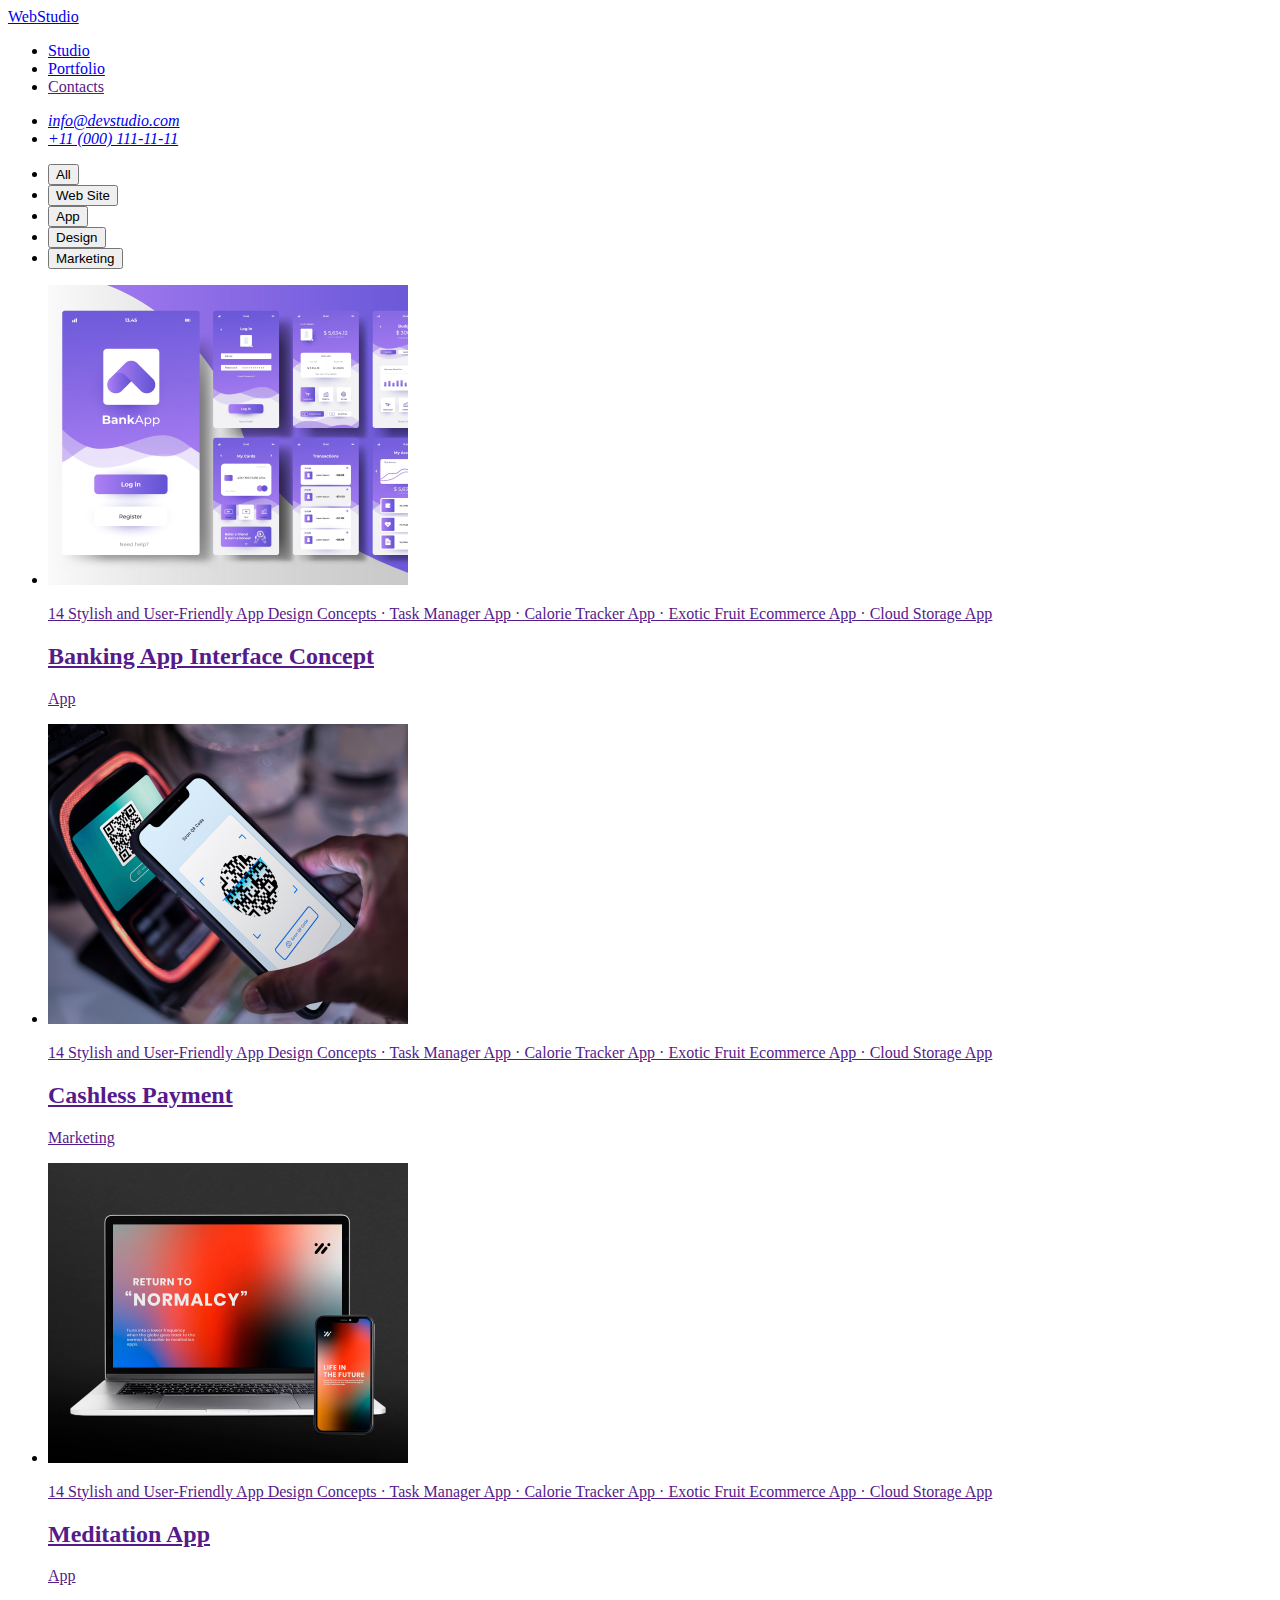
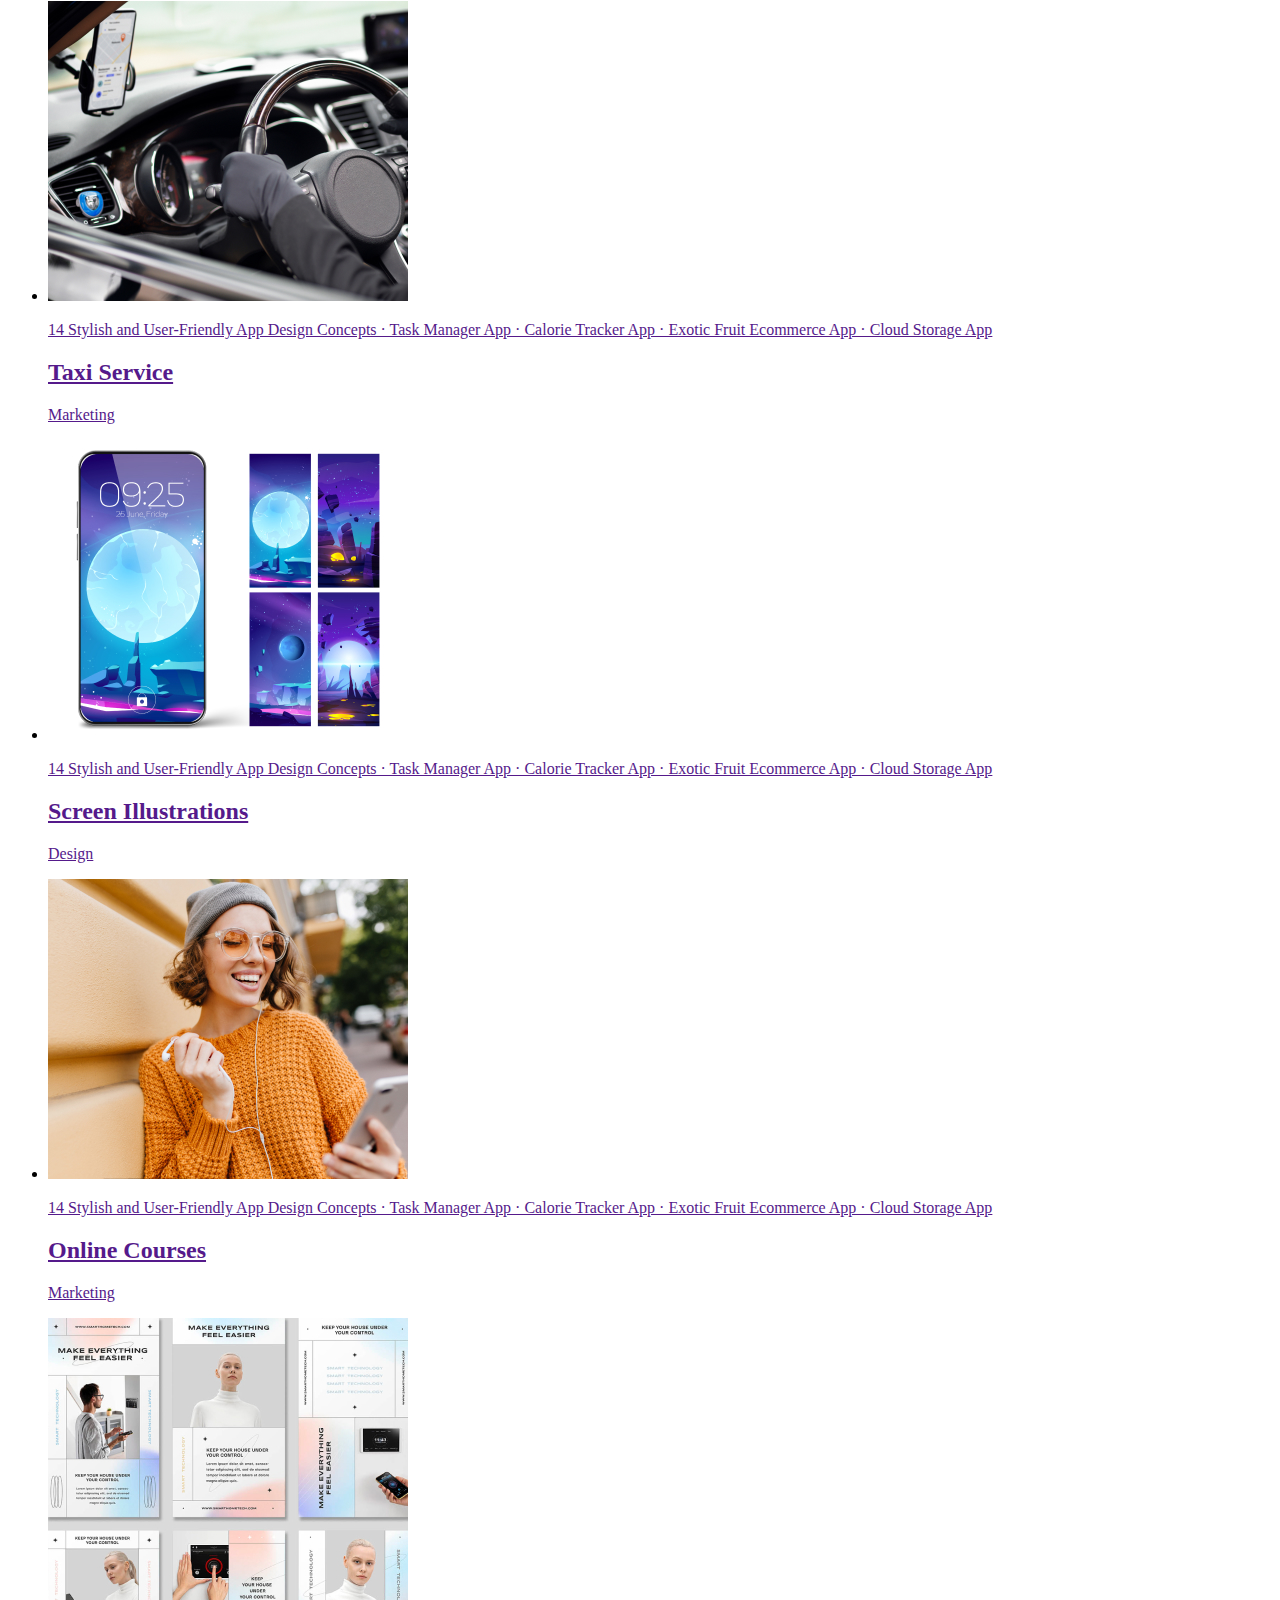
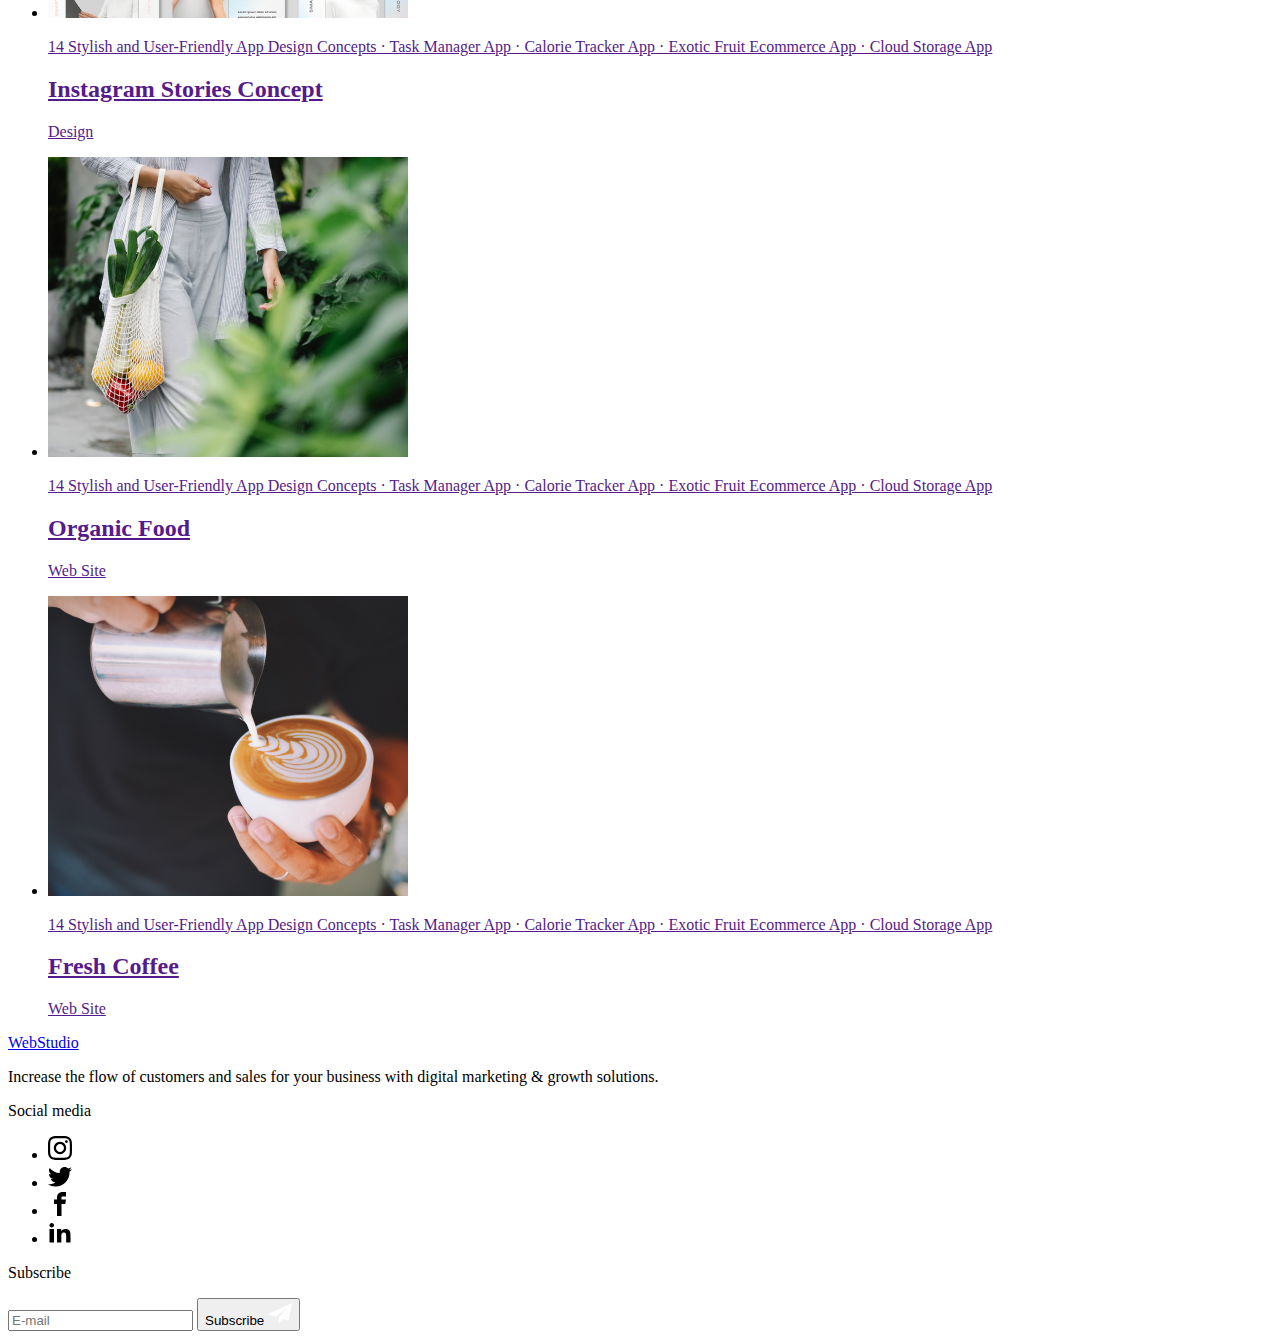
==== commit edf12c49: "ij" ====
--- a/portfolio.html
+++ b/portfolio.html
@@ -13,7 +13,6 @@
     />
     <link rel="stylesheet" href="./styles.css" />
     <title>Portfolio</title>
-    <link rel="stylesheet" href="./css/styles.css" />
     <link rel="preconnect" href="https://fonts.googleapis.com" />
     <link rel="preconnect" href="https://fonts.gstatic.com" crossorigin />
     <link
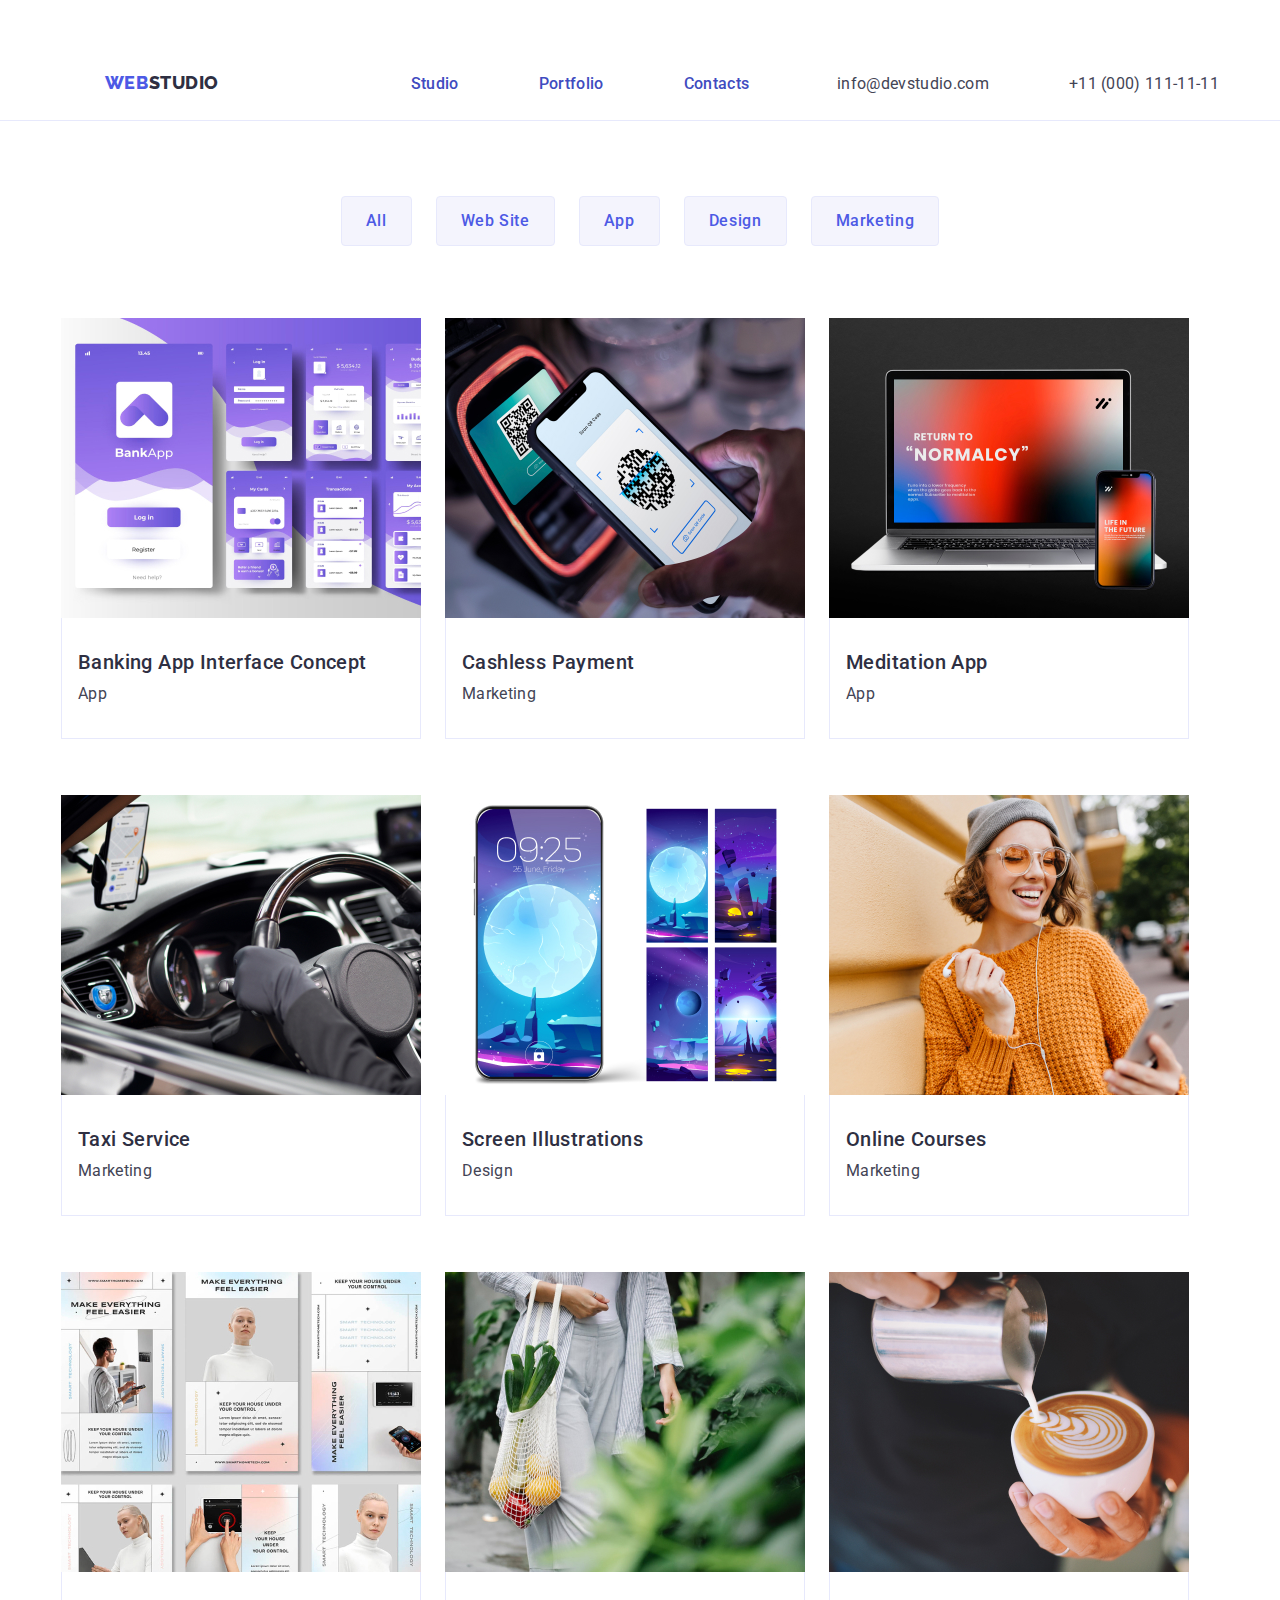
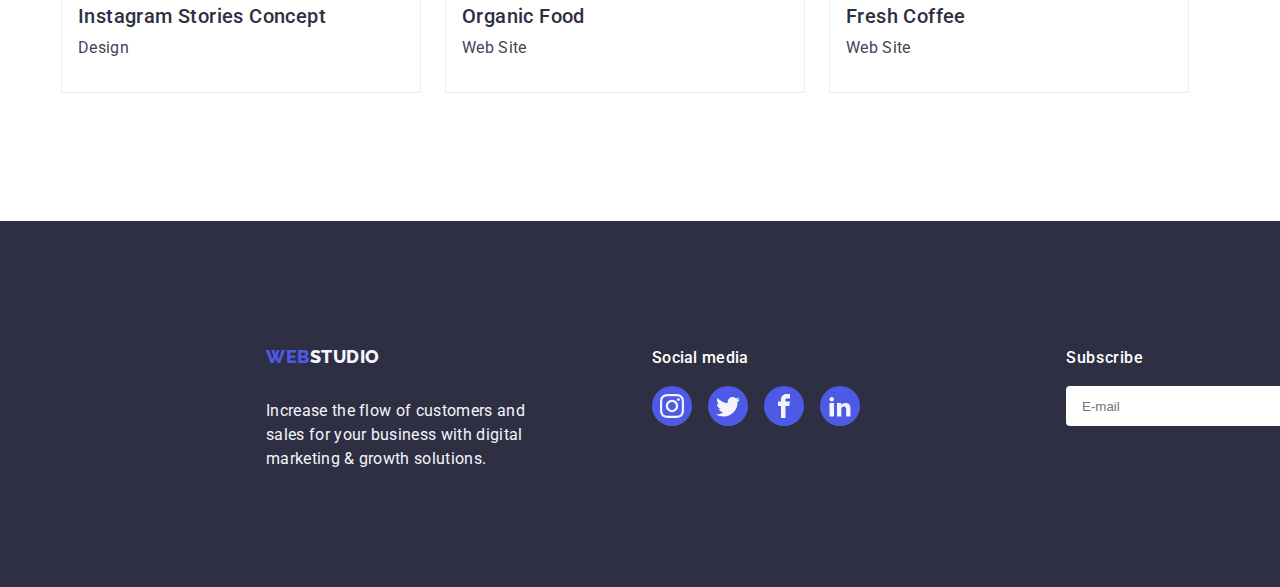
==== commit 744391b6: "style" ====
--- a/portfolio.html
+++ b/portfolio.html
@@ -11,8 +11,8 @@
       crossorigin="anonymous"
       referrerpolicy="no-referrer"
     />
-    <link rel="stylesheet" href="./styles.css" />
     <title>Portfolio</title>
+    <link rel="stylesheet" href="./css/styles.css" />
     <link rel="preconnect" href="https://fonts.googleapis.com" />
     <link rel="preconnect" href="https://fonts.gstatic.com" crossorigin />
     <link
--- a/css/styles.css
+++ b/css/styles.css
@@ -0,0 +1,957 @@
+@import "node_modules/modern-normalize/modern-normalize.min.css";
+:root {
+  --color-iris: #4d5ae5;
+  --color-ocean: #404bbf;
+  --color-navy-blue: #2e2f42;
+  --color-green: #31d0aa;
+  --color-slate: #434455;
+  --color-light-slate: #8e8f99;
+  --color-cornflower: #e7e9fc;
+  --color-cloud: #f4f4fd;
+  --color-navy-blue-modal: #2e2f42;
+  --color-grey: #2e2f42;
+  --color-white: #ffffff;
+  --color-dairy: #fcfcfc;
+}
+
+body {
+  font-family: "Roboto", sans-serif;
+  background-color: var(--color-white);
+  letter-spacing: 0.02em;
+  color: #434455;
+  margin: 0 auto;
+  padding: 0;
+}
+h1,
+h2,
+h3,
+h4,
+h5,
+h6,
+p,
+ul {
+  margin: 0;
+  padding: 0;
+}
+img {
+  display: block;
+}
+.header {
+  border-bottom: 1px solid #e7e9fc;
+  box-shadow: 0px 2px 1px rgba(46, 47, 66, 0.08), 1px 1px rgba(46, 47, 66, 0.16),
+    0px 1px 6px rgba(46, 47, 66, 0.08);
+    height: 72px;
+    padding-top: 24px;
+    padding-bottom: 24px;
+    }
+
+.head-container {
+  display: flex;
+  align-items: center;
+  text-align: center;
+} 
+.container {
+  width: 1158px;
+  margin: 0 auto;
+  padding: 0 15px;
+}
+.section {
+  padding-top: 20px;
+  padding-bottom: 20px;
+}
+.container_hero {
+  width: 1158px;
+  margin: 0 auto;
+  padding: 0 15px;
+}
+.nav-menu {
+  display: flex;
+  align-items: center;
+}
+li {
+  list-style: none;
+  text-decoration: none;
+}
+.list {
+  list-style: none;
+}
+
+.link {
+  text-decoration: none;
+}
+/* -------Top Line-------*/
+.hero {
+  padding: 188px 0;
+  max-width: 1440px;
+  margin: 0 auto;
+  background-image: linear-gradient(
+      rgba(46, 47, 66, 0.7),
+      rgba(46, 47, 66, 0.7)
+    ),
+    url(../images/people-office-bckgr.jpg);
+  background-repeat: no-repeat;
+  background-position: center;
+  background-size: cover;
+}
+.hidden {
+  line-height: 1.2;
+}
+.hero-sol {
+  font-size: 56px;
+  line-height: 1.07;
+  text-align: center;
+  letter-spacing: 0.02em;
+  color: var(--color-white);
+  max-width: 496px;
+  margin-left: 0 auto;
+  margin-right: 0 auto;
+  margin: 0;
+  padding: 0;
+}
+
+.logo {
+  font-family: "Raleway", sans-serif;
+  display: flex;
+  flex-direction: row;
+  align-items: center;
+  padding: 0px;
+  margin-right: 76px;
+  display: inline-block;
+  margin-bottom: 16px;
+}
+.top {
+  display: flex;
+  gap: 40px;
+}
+.top-menu {
+  display: flex;
+  gap: 40px;
+  padding: 24px 0;
+  position: relative;
+  color: #404bbf;
+  transition: color 250ms cubic-bezier(0.4, 0, 0.2, 1);
+}
+.top-menu:not(:last-child) {
+  margin-right: 40px;
+}
+.top-menu::after {
+  content:'';
+  position: absolute;
+  left:0;
+  bottom: -1px;
+  height: 4px;
+  background-color: #404bbf;
+  border-radius: 2px;
+}
+.nav-menu {
+  display: flex;
+  gap: 40px;
+  flex-wrap: wrap;
+  flex-direction: row;
+  align-items: baseline;
+  margin: auto;
+}
+.logoto {
+  font-family: "Raleway", sans-serif;
+  font-weight: 800;
+  font-size: 18px;
+  line-height: 1.17;
+  letter-spacing: 0.03em;
+  text-transform: uppercase;
+  color: var(--color-iris);
+}
+.logo-white {
+  font-family: "Raleway";
+  font-style: sans-serif;
+  font-weight: 800;
+  font-size: 18px;
+  line-height: 1.17;
+  letter-spacing: 0.03em;
+  text-transform: uppercase;
+  color: var(--color-navy-blue);
+}
+.link {
+  text-decoration: none;
+}
+.top-menu {
+  font-family: "Roboto";
+  font-style: sans-serif;
+  font-weight: 500;
+  font-size: 16px;
+  line-height: 24px;
+  list-style: none;
+  text-decoration: none;
+  display: flex;
+  gap: 40px;
+}
+.top-menu:hover {
+  color: #404bbf;
+}
+.top-menu:focus {
+  color: #404bbf;
+}
+.address {
+  font-style: normal;
+  display: flex;
+  gap: 40px;
+  margin-left: auto;
+}
+.address-list {
+  display: flex;
+  gap: 40px;
+}
+.contacts {
+  font-family: "Roboto";
+  font-style: sans-serif;
+  font-weight: 400;
+  font-size: 16px;
+  line-height: 1.5;
+  color: var(--color-slate);
+  transition: color 250ms cubic-bezier(0.4, 0, 0.2, 1);
+}
+.contacts:hover {
+  color: #404bbf;
+}
+.contacts:focus {
+  color: #404bbf;
+}
+/* -----hero image------ */
+.hero {
+  background-color: var(--color-navy-blue);
+}
+.hero h1 {
+  font-size: 56px;
+  line-height: 1.07;
+  color: var(--color-white);
+  text-align: center;
+  margin-left: 30%;
+  margin-bottom: 48px;
+}
+.hero-sol {
+  line-height: 1.07;
+}
+.hero-btn {
+  font-family: "Roboto", sans-serif;
+  font-style: sans-serif;
+  font-weight: 500;
+  font-size: 16px;
+  line-height: 1.5;
+  align-items: center;
+  text-align: center;
+  letter-spacing: 0.04em;
+  color: var(--color-white);
+  background: #4d5ae5;
+  display: block;
+  min-width: 169px;
+  height: 56px;
+  border: none;
+  background-color: var(--color-iris);
+  border-radius: 4px;
+  cursor: pointer;
+  margin: 0 auto;
+  display: block;
+  transition: background-color 250ms cubic-bezier(0.4, 0, 0.2, 1);
+}
+.hero-btn:hover,
+.hero-btn:focus {
+  background-color: #404bbf;
+}
+/* Section1 */
+.about {
+  background-color: var(--color-white);
+  padding: 120px 0;
+}
+ul {
+  padding-left: 0;
+}
+.list-about {
+  display: flex;
+  gap: 24px;
+}
+.about-li {
+  width: calc((100% - 72px) / 4);
+}
+.about-list {
+  font-weight: 500;
+  font-size: 20px;
+  line-height: 1.2;
+  letter-spacing: 0.02em;
+  color: var(--color-navy-blue);
+  margin-bottom: 8px;
+}
+.about p {
+  font-weight: 400;
+  font-size: 16px;
+  line-height: 24px;
+  color: var(--color-slate);
+}
+/* Section2 */
+.container-icons-box {
+  display: flex;
+  align-items: center;
+  justify-content: center;
+  height: 112px;
+  background-color: #f4f4fd;
+  border-radius: 4px;
+  margin-bottom: 8px;
+}
+.section_str {
+  padding-bottom: 0px;
+  padding-top: 120px;
+}
+.whatwad {
+  background-color: var(--color-white);
+  padding-bottom: 120px;
+  padding-top: 120px;
+}
+ul {
+  padding-left: 0;
+}
+.whatwad-list {
+  font-size: 36px;
+  line-height: 1.11;
+  text-align: center;
+  letter-spacing: 0.02em;
+  text-transform: capitalize;
+  color: var(--color-navy-blue);
+  margin-bottom: 72px;
+  padding: 0;
+}
+.whatwad-li {
+  display: flex;
+  gap: 24px;
+}
+.doing {
+  width: calc((100% - 48px) / 3);
+}
+/* Section4 */
+.list-social {
+  display: flex;
+  justify-content: center;
+  gap: 24px;
+  margin-top: 8px;
+}
+.social {
+  width: 40px;
+  height: 40px;
+}
+.social-link {
+  width: 100%;
+  height: 100%;
+  background-color: var(--color-iris);
+  border-radius: 50%;
+  display: flex;
+  align-items: center;
+  justify-content: center;
+  transition: background-color 250ms cubic-bezier(0.4, 0, 0.2, 1);
+}
+.social-link:hover,
+.social-link:focus {
+  background-color: #404bbf;
+}
+.social-icons {
+  fill: var(--color-cloud);
+}
+.team {
+  background-color: var(--color-cloud);
+  padding: 120px 0;
+}
+.team-list {
+  background-color: #ffffff;
+  width: calc((100% - 72px) / 4);
+  border-radius: 0px 0px 4px 4px;
+  box-shadow: 0px 1px 6px rgba(46, 47, 66, 0.08),
+    0px 1px 1px rgba(46, 47, 66, 0.16), 0px 2px 1px rgba(46, 47, 66, 0.08);
+}
+.team-div {
+  padding: 32px 0;
+}
+.team_members {
+  text-align: center;
+  margin-bottom: 8px;
+}
+.team_desk {
+  text-align: center;
+}
+.team h2 {
+  font-weight: 700;
+  font-size: 36px;
+  line-height: 1.11;
+  text-align: center;
+  letter-spacing: 0.02em;
+  text-transform: capitalize;
+  color: var(--color-navy-blue);
+}
+.team_h {
+  margin-bottom: 72px;
+}
+.team-h {
+  display: flex;
+  gap: 24px;
+}
+.team h3 {
+  font-family: "Roboto";
+  font-style: normal;
+  font-weight: 500;
+  font-size: 20px;
+  line-height: 24px;
+  letter-spacing: 0.02em;
+  color: var(--color-navy-blue);
+}
+.team-desk {
+  font-size: 16px;
+}
+.team p {
+  font-family: "Roboto";
+  font-style: normal;
+  font-weight: 400;
+  font-size: 16px;
+  line-height: 24px;
+  color: var(--color-slate);
+}
+/*Section 5*/
+.customers {
+  padding-top: 120px;
+  padding-bottom: 120px;
+  padding: 120px 0 120px;
+}
+.customers_h {
+  margin-bottom: 72px;
+  font-size: 36px;
+  margin-top: 0;
+  line-height: 1.1;
+  color: var(--color-grey);
+  text-align: center;
+}
+.customers_list {
+  display: flex;
+  gap: 24px;
+}
+.customers_icon {
+  width: calc((100% - 120px) / 6);
+  height: 88px;
+}
+.customers-link {
+  width: 100%;
+  height: 100%;
+  border: 1px solid #8e8f99;
+  border-radius: 4px;
+  display: flex;
+  align-items: center;
+  color: var(--color-light-slate);
+  justify-content: center;
+  transition: border-color 250ms cubic-bezier(0.4, 0, 0.2, 1),
+    color 250ms cubic-bezier(0.4, 0, 0.2, 1);
+}
+.customers-link:hover,
+.customers-link:focus {
+  border: 1px solid var(--color-ocean);
+  border-radius: 4px;
+
+  color: var(--color-ocean);
+}
+
+.customers-icons {
+  fill: currentColor;
+}
+
+/* Footer */
+.container-footer {
+  display: flex;
+  align-items: baseline;
+  margin-left: 110px;
+  margin-top: 25px;
+  padding: 0 156px;
+}
+.footer_first {
+  margin-right: 120px;
+}
+.footer-par-sec {
+  font-weight: 500;
+  font-size: 16px;
+  line-height: 1.5;
+  letter-spacing: 0.02em;
+  color: var(--color-white);
+  margin-bottom: 16px;
+  margin-top: 0;
+}
+.footer-list {
+  display: flex;
+  gap: 16px;
+}
+.footer-list-icons {
+  width: 40px;
+  height: 40px;
+}
+.footer-link {
+  width: 100%;
+  height: 100%;
+  background-color: var(--color-iris);
+  border-radius: 50%;
+  display: flex;
+  align-items: center;
+  justify-content: center;
+  transition: background-color 250ms cubic-bezier(0.4, 0, 0.2, 1);
+}
+.footer-link:hover,
+.footer-link:focus {
+  background-color: #31d0aa;
+}
+.footer {
+  background-color: var(--color-navy-blue);
+  padding: 100px 0;
+}
+.logos {
+  font-family: "Raleway", sans-serif;
+  font-style: sans-serif;
+  font-weight: 800;
+  font-size: 18px;
+  line-height: 1.17;
+  letter-spacing: 0.03em;
+  text-transform: uppercase;
+  color: var(--color-iris);
+}
+.footer-par {
+  font-family: "Roboto";
+  font-style: normal;
+  max-width: 264px;
+  font-weight: 400;
+  font-size: 16px;
+  line-height: 24px;
+  color: var(--color-cloud);
+  margin-bottom: 16px;
+}
+.logo-cloud {
+  font-family: "Raleway";
+  font-style: sans-serif;
+  font-weight: 800;
+  font-size: 1.17;
+  line-height: 21px;
+  letter-spacing: 0.03em;
+  text-transform: uppercase;
+  color: var(--color-cloud);
+}
+.footer-icons {
+  fill: var(--color-cloud);
+}
+/* Portfolio - buttons */
+.porfolio-section {
+  background-color: var(--color-white);
+  padding: 75px 0 120px;
+}
+.porfolio-section h1 {
+  line-height: 1.07;
+  text-align: center;
+  letter-spacing: 0.02em;
+}
+.buttons-list {
+  display: flex;
+  justify-content: center;
+  gap: 24px;
+  margin-bottom: 72px;
+  margin-top: auto;
+}
+.btns-other {
+  font-family: "Roboto", sans-serif;
+  font-style: sans-serif;
+  font-weight: 500;
+  font-size: 16px;
+  line-height: 1.5;
+  letter-spacing: 0.04em;
+  color: var(--color-iris);
+  background-color: var(--color-cloud);
+  cursor: pointer;
+  padding: 12px 24px;
+  border: 1px solid #e7e9fc;
+  border-radius: 4px;
+  transition: color 250ms cubic-bezier(0.4, 0, 0.2, 1),
+    background-color 250ms cubic-bezier(0.4, 0, 0.2, 1),
+    border-color 250ms cubic-bezier(0.4, 0, 0.2, 1),
+    box-shadow 250ms cubic-bezier(0.4, 0, 0.2, 1);
+}
+.btns-other:hover,
+.btns-other:focus {
+  box-shadow: 0px 3px 1px rgba(0, 0, 0, 0.1),
+    0px 2px 1px rgba(0, 0, 0, 0.08),
+    0px 2px 2px rgba(0, 0, 0, 0.12);
+}
+.all:hover {
+  color: #ffffff;
+  background-color: #404bbf;
+  border: 1px solid transparent;
+}
+.all:focus {
+  color: #ffffff;
+  background-color: #404bbf;
+  border: 1px solid transparent;
+}
+.img-list {
+  display: flex;
+  flex-wrap: wrap;
+  column-gap: 24px;
+  row-gap: 48px;
+}
+.img_first {
+  letter-spacing: 0.02em;
+  font-weight: 500;
+  font-size: 20px;
+  line-height: 1.2;
+  letter-spacing: 0.02em;
+  color: var(--color-grey);
+  margin-bottom: 8px;
+}
+/*.img_list {
+  width: calc((100% - 48px) / 3);
+}
+*/
+.img-div {
+  padding: 32px 16px;
+  border: 1px solid #e7e9fc;
+  border-top: none;
+  margin-bottom: 8px;
+}
+.img-link {
+  display: block;
+  transition: box-shadow 250ms cubic-bezier(0.4, 0, 0.2, 1);
+}
+.img-link:hover .overlay,
+.img-link:focus .overlay {
+  box-shadow: 0px 1px 6px rgba(46, 47, 66, 0.08),
+    0px 1px 1px rgba(46, 47, 66, 0.16),
+    0px 2px 1px rgba(46, 47, 66, 0.08);
+    transform: translateY(0%);
+}
+.card-text {
+  position: relative;
+  overflow: hidden;
+}
+.overlay {
+  position: absolute;
+  top:0;
+  font-size: 16px;
+  line-height: 1.5;
+  letter-spacing: 0.02em;
+  color: var(--color-cloud);
+  padding: 40px 32px;
+  background-color: #4d5ae5;
+  height: 100%;
+  width: 100%;
+  transform: translateY(100%);
+  transition: transform 250ms cubic-bezier(0.4, 0, 0.2, 1);
+}
+.app {
+  font-size: 16px;
+  line-height: 1.5;
+  letter-spacing: 0.02em;
+  color: var(--color-slate);
+}
+
+.row {
+  background-color: var(--color-white);
+}
+.row h3 {
+  font-family: "Roboto";
+  font-style: normal;
+  font-weight: 500;
+  font-size: 20px;
+  line-height: 24px;
+  color: var(--color-navy-blue);
+}
+.row p {
+  font-family: "Roboto";
+  font-style: normal;
+  font-weight: 400;
+  font-size: 16px;
+  line-height: 24px;
+}
+/* modal window */
+.backdrop {
+  position: fixed;
+  top:0;
+  left:0;
+  width: 100%;
+  height: 100%;
+  background-color: rgba(46, 47, 66, 0.4);
+  transition: opacity 250ms cubic-bezier(0.4, 0, 0.2, 1),
+    visibility 250ms cubic-bezier(0.4, 0, 0.2, 1);
+}
+.is-hidden {
+  opacity: 0;
+  visibility: hidden;
+  pointer-events: none;
+}
+.modal {
+  position: absolute;
+  top: 50%;
+  left: 50%;
+  transform: translate(-50%, -50%) scale(1);
+  width: 408px;
+  min-height: 576px;
+  background: #fcfcfc;
+  box-shadow: 0px 1px 1px rgba(0, 0, 0, 0.14),
+    0px 1px 3px rgba(0, 0, 0, 0.12),
+    0px 2px 1px rgba(0, 0, 0, 0.2) ;
+    border-radius: 4px;
+    transition: transform 250ms cubic-bezier(0.4, 0, 0.2, 1);
+}
+.modal-btn {
+  position: absolute;
+  top: 24px;
+  right: 24px;
+  width: 24px;
+  height: 24px;
+  border-radius: 50%;
+  display: flex;
+  align-items: center;
+  justify-content: center;
+  background-color: #e7e9fc;
+  border: 1px solid rgba(0, 0, 0, 0.1);
+  padding: 0;
+  cursor: pointer;
+  transition: background-color 250ms cubic-bezier(0.4, 0, 0.2, 1),
+    border 250ms cubic-bezier(0.4, 0, 0.2, 1);
+}
+.modal-btn:hover,
+.modal-btn:focus {
+  background-color: #404bbf;
+  border: none;
+  fill:#ffffff;
+}
+.modal-icon {
+  transition: fill 250ms cubic-bezier(0.4, 0, 0.2, 1);
+}
+/* Footer subscribe */
+.subscribe-p {
+  font-family: 'Roboto';
+  font-style: normal;
+  font-weight: 500;
+  font-size: 16px;
+  line-height: 24px;
+  display: flex;
+  align-items: center;
+  text-align: center;
+  letter-spacing: 0.04em;
+  color:#ffffff;
+  margin-bottom: 16px;
+  margin-top: 0;
+}
+.footer-subscribe {
+  margin-left: 800px;
+  position: absolute;
+}
+.footer-input-btn {
+  display: flex;
+}
+.footer-input {
+  border: none;
+  width: 264px;
+  height: 40px;
+  border-radius: 4px;
+  padding-left: 16px;
+  transition: border-color 250ms cubic-bezier(0.4, 0, 0.2, 1),
+  color 250ms cubic-bezier(0.4, 0, 0.2, 1);
+  box-sizing: border-box;
+  position: relative;
+  background-color: var(--color-white);
+}
+.footer-input:not(:placeholder-shown){
+  color:#ffffff;
+}
+.subscribe-btn {
+  border: none;
+  display: flex;
+  letter-spacing: 0.04em;
+  background-color: var(--color-iris);
+  flex-direction: row;
+  justify-content: center;
+  align-items: center;
+  padding: 8px 24px;
+  height: 40px;
+  min-width: 165px;
+  box-shadow: 0px 4px 4px rgba(0, 0, 0, 0.15);
+  transition: background-color 250ms cubic-bezier(0.4, 0, 0.2, 1);
+  border-radius: 4px;
+  margin-left: 24px;
+  cursor: pointer;
+}
+.subscribe-btn:hover,
+.subscribe-btn:focus {
+  background: #404bbf;
+}
+.subscribe-btn-text {
+  font-weight: 500;
+  font-size: 16px;
+  line-height: 1.5;
+  color: #ffffff;
+}
+.footer-svg {
+  fill:currentColor;
+  margin-left: 16px;
+}
+/* Modal Form */
+.checkbox-agreement {
+  appearance: none;
+  display: block;
+  width: 16px;
+  height: 16px;
+  border: 1px solid rgba(142, 143, 153, 1);
+  border-radius: 2px;
+  transition: 250ms cubic-bezier(0.4, 0, 0.2, 1);
+}
+.checkbox-agreement:checked {
+  background-color: var(--color-ocean);
+  border: 1px solid var(--color-ocean);
+  border-radius: 2px;
+  
+  background-image: url("data:image/svg+xml,%3Csvg width='10' height='8' viewBox='0 0 10 8' fill='none' xmlns='http://www.w3.org/2000/svg'%3E%3Cpath d='M8.44558 0.255056C8.61838 0.089653 8.84834 -0.00178848 9.08693 2.65108e-05C9.32551 0.0018415 9.55407 0.0967713 9.72436 0.264784C9.89466 0.432797 9.99337 0.660752 9.99968 0.900549C10.006 1.14034 9.91939 1.37323 9.75816 1.55005L4.86357 7.70436C4.7794 7.79551 4.67782 7.86865 4.5649 7.91942C4.45198 7.97018 4.33003 7.99754 4.20636 7.99984C4.08268 8.00214 3.95981 7.97935 3.8451 7.93282C3.73038 7.88629 3.62618 7.81698 3.53872 7.72903L0.292827 4.46564C0.202435 4.38096 0.129933 4.27884 0.0796475 4.16537C0.0293621 4.05191 0.00232279 3.92942 0.000143182 3.80522C-0.00203643 3.68102 0.0206883 3.55765 0.0669613 3.44248C0.113234 3.3273 0.182108 3.22267 0.269473 3.13483C0.356838 3.047 0.460905 2.97775 0.575465 2.93123C0.690026 2.88471 0.812734 2.86186 0.936267 2.86405C1.0598 2.86624 1.18163 2.89343 1.29449 2.94398C1.40734 2.99454 1.50892 3.06743 1.59315 3.15831L4.16189 5.73967L8.42227 0.28219C8.42994 0.272694 8.43813 0.263635 8.4468 0.255056H8.44558Z' fill='%23F4F4FD'/%3E%3C/svg%3E%0A");
+  background-repeat: no-repeat;
+  background-position: center;
+}
+.agreement {
+  gap: 8px;
+  margin-bottom: 24px;
+  margin-top: 20px;
+  display: flex;
+  justify-content: center;
+}
+.modal-name {
+  font-weight: 500;
+  line-height: 24px;
+  letter-spacing: 0.02em;
+  margin-bottom: 16px;
+  color:#2e2f42 ;
+  margin-top: 72px;
+  margin-left: 24px;
+}
+.modal-form {
+  display: flex;
+  flex-direction: column;
+  margin-left: 24px;
+  margin-right: 24px;
+}
+.form-input {
+  width: 100%;
+  height: 40px;
+  border: 1px solid rgba(46, 47, 66, 0.4);
+  border-radius: 4px;
+  padding-left: 42px;
+  transition: border-color 250ms cubic-bezier(0.4, 0, 0.2, 1),
+      color 250ms cubic-bezier(0.4, 0, 0.2, 1);
+}
+.form-input:focus {
+  outline: none;
+  border-color: var(--color-iris);
+}
+.form-p {
+  display: block;
+  color: #8e8f99;
+  font-family: 'Roboto';
+  font-style: normal;
+  font-weight: 400;
+  font-size: 12px;
+  line-height: 14px;
+  letter-spacing: 0.04em;
+  margin-bottom: 4px;
+  transition: border-color 250ms cubic-bezier(0.4, 0, 0.2, 1),
+      color 250ms cubic-bezier(0.4, 0, 0.2, 1);
+}
+.modal-form-name {
+  margin-bottom: 8px;
+}
+.modal-textarea {
+  margin-bottom: 16px;
+}
+.form-icon {
+  position: absolute;
+  display: block;
+  width: 18px;
+  height: 18px;
+  top: 30%;
+  left: 12px;
+  transition: fill 250ms cubic-bezier(0.4, 0, 0.2, 1);
+}
+.form-input:focus +.form-icon {
+  fill: var(--color-iris);
+}
+.form-comment {
+  font-size: 12px;
+  line-height: 1.17;
+  letter-spacing: 0.04em;
+  resize: none;
+  border: 1px solid rgba(46, 47, 66, 0.4);
+  border-radius: 4px;
+  width: 100%;
+  height: 120px;
+  padding: 10px 16px;
+  transition: border-color 250ms cubic-bezier(0.4, 0, 0.2, 1),
+      color 250ms cubic-bezier(0.4, 0, 0.2, 1);
+}
+.form-comment::placeholder {
+  font-weight: 400;
+  font-size: 12px;
+  line-height: 14px;
+  letter-spacing: 0.04em;
+  color: rgba(46, 47, 66, 0.4);
+}
+.form-comment:focus {
+  outline: none;
+  border-color: var(--color-iris);
+}
+.policy-hidden {
+  position: absolute;
+  width: 1px;
+  height: 1px;
+  margin: -1px;
+  border: 0;
+  padding: 0;
+}
+.form-check-p {
+  font-weight: 400;
+  font-size: 12px;
+  line-height: 14px;
+  letter-spacing: 0.04em;
+  color: #8E8F99;
+  align-items: center;
+  margin-bottom: 24px;
+}
+/* .form-check:checked + .form-check-p::before {
+  background-color: var(--logo-color);
+  background-image: url(../images/icons.svg#icon-checkmark);
+  background-repeat: no-repeat;
+  background-position: center;
+} */
+/* .form-check-p::before {
+  display: block;
+  content: "";
+  width: 16px;
+  height: 16px;
+  border: 1px solid rgba(46, 47, 66, 0.4);
+  cursor: pointer;
+  border-radius: 4px;
+  margin-right: 8px;
+} */
+.modal-link {
+  text-decoration: underline;
+  color: var(--color-iris);
+}
+.modal-submit {
+  font-family: "Roboto", sans-serif;
+  letter-spacing: 0.04em;
+  color: #ffffff;
+  width: 105px;
+  box-shadow: 0px 4px 4px rgba(0, 0, 0, 0.15);
+  min-width: 169px;
+  height: 56px;
+  border: none;
+  background-color: var(--color-iris);
+  border-radius: 4px;
+  cursor: pointer;
+  margin: 0 auto;
+  display: block;
+  transition: background-color 250ms cubic-bezier(0.4, 0, 0.2, 1);
+  margin-bottom: 24px;
+}
+.modal-form-input-wrapper {
+  display: flex;
+  position: relative;
+}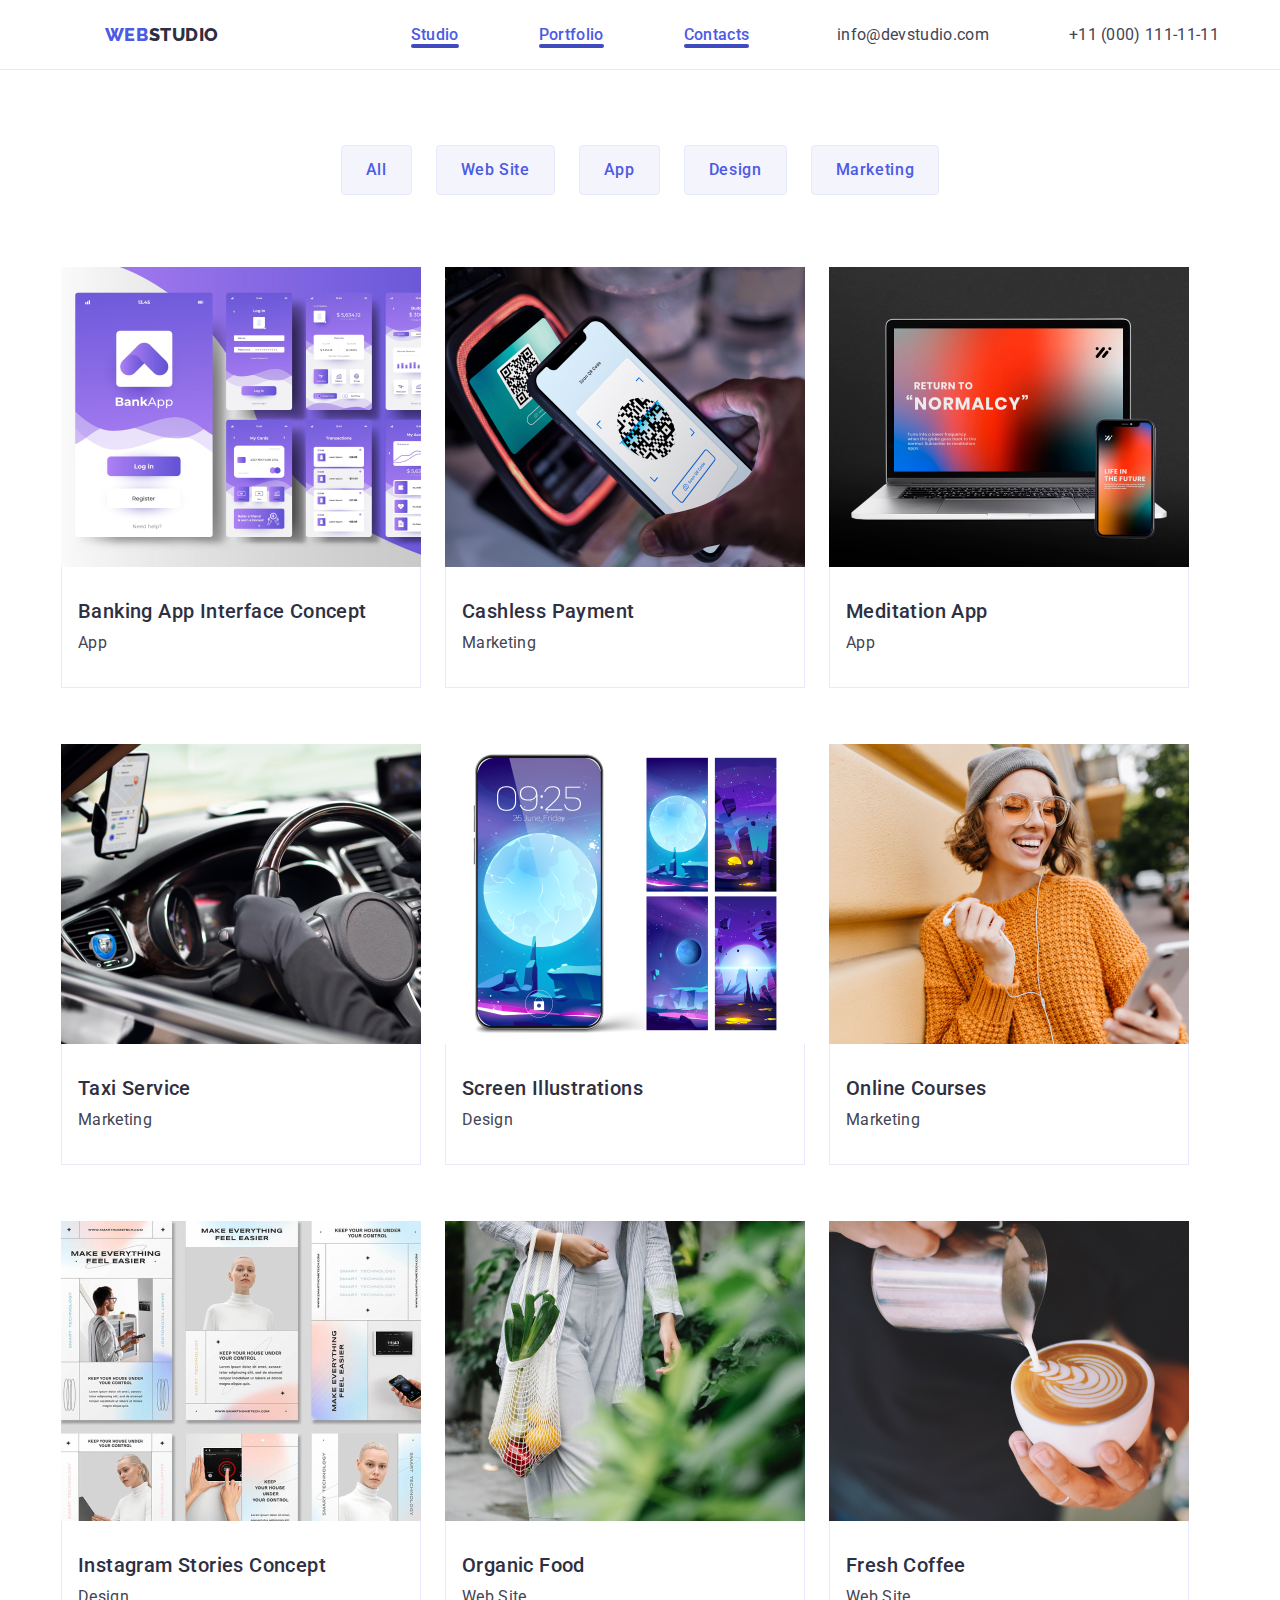
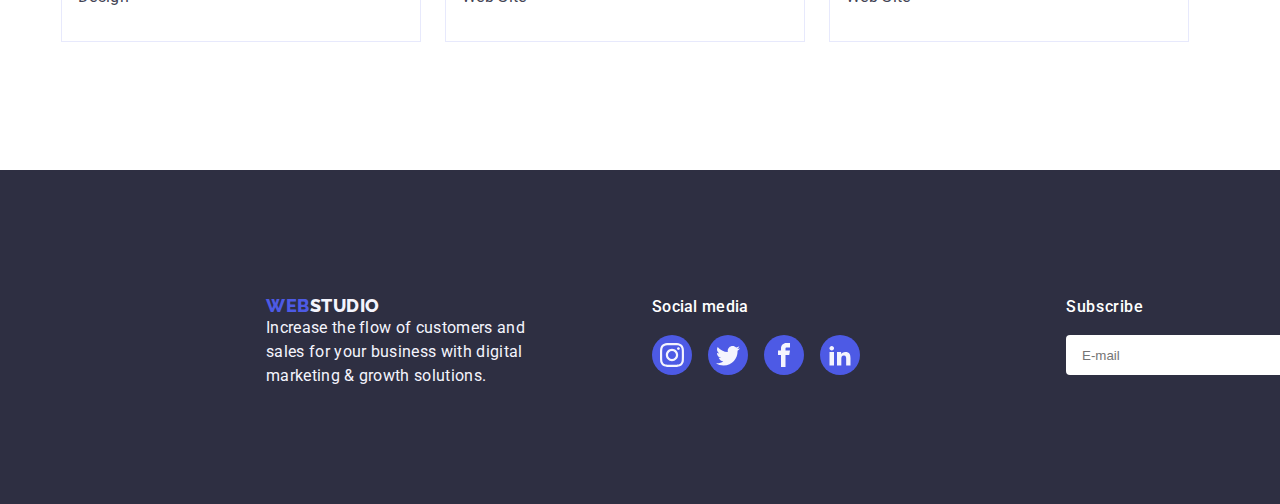
==== commit ad2f015c: "active" ====
--- a/portfolio.html
+++ b/portfolio.html
@@ -29,13 +29,13 @@
           >
           <ul class="top link list">
             <li class="top-menu link">
-              <a class="top-menu link" href="./index.html">Studio</a>
+              <a class="top-menu active link" href="./index.html">Studio</a>
             </li>
             <li class="top-menu link">
-              <a class="top-menu link" href="./portfolio.html">Portfolio</a>
+              <a class="top-menu active link" href="./portfolio.html">Portfolio</a>
             </li>
             <li class="top-menu link">
-              <a class="top-menu link" href="">Contacts</a>
+              <a class="top-menu active link" href="">Contacts</a>
             </li>
           </ul>
         </nav>
--- a/css/styles.css
+++ b/css/styles.css
@@ -40,9 +40,6 @@
   border-bottom: 1px solid #e7e9fc;
   box-shadow: 0px 2px 1px rgba(46, 47, 66, 0.08), 1px 1px rgba(46, 47, 66, 0.16),
     0px 1px 6px rgba(46, 47, 66, 0.08);
-    height: 72px;
-    padding-top: 24px;
-    padding-bottom: 24px;
     }
 
 .head-container {
@@ -117,7 +114,6 @@
   padding: 0px;
   margin-right: 76px;
   display: inline-block;
-  margin-bottom: 16px;
 }
 .top {
   display: flex;
@@ -126,7 +122,6 @@
 .top-menu {
   display: flex;
   gap: 40px;
-  padding: 24px 0;
   position: relative;
   color: #404bbf;
   transition: color 250ms cubic-bezier(0.4, 0, 0.2, 1);
@@ -134,6 +129,20 @@
 .top-menu:not(:last-child) {
   margin-right: 40px;
 }
+.top-menu.active {
+  color: var(--color-iris);
+}
+.active::after {
+  content: "";
+  position: absolute;
+  left: 0;
+  bottom: -1px;
+  width: 100%;
+  height: 4px;
+  border-radius: 2px;
+  background-color: var(--color-iris)
+}
+
 .top-menu::after {
   content:'';
   position: absolute;
@@ -146,9 +155,7 @@
 .nav-menu {
   display: flex;
   gap: 40px;
-  flex-wrap: wrap;
   flex-direction: row;
-  align-items: baseline;
   margin: auto;
 }
 .logoto {
@@ -159,6 +166,7 @@
   letter-spacing: 0.03em;
   text-transform: uppercase;
   color: var(--color-iris);
+  padding: 24px 0;
 }
 .logo-white {
   font-family: "Raleway";
@@ -722,8 +730,6 @@
 }
 /* Footer subscribe */
 .subscribe-p {
-  font-family: 'Roboto';
-  font-style: normal;
   font-weight: 500;
   font-size: 16px;
   line-height: 24px;
@@ -743,6 +749,7 @@
   display: flex;
 }
 .footer-input {
+  outline: none;
   border: none;
   width: 264px;
   height: 40px;
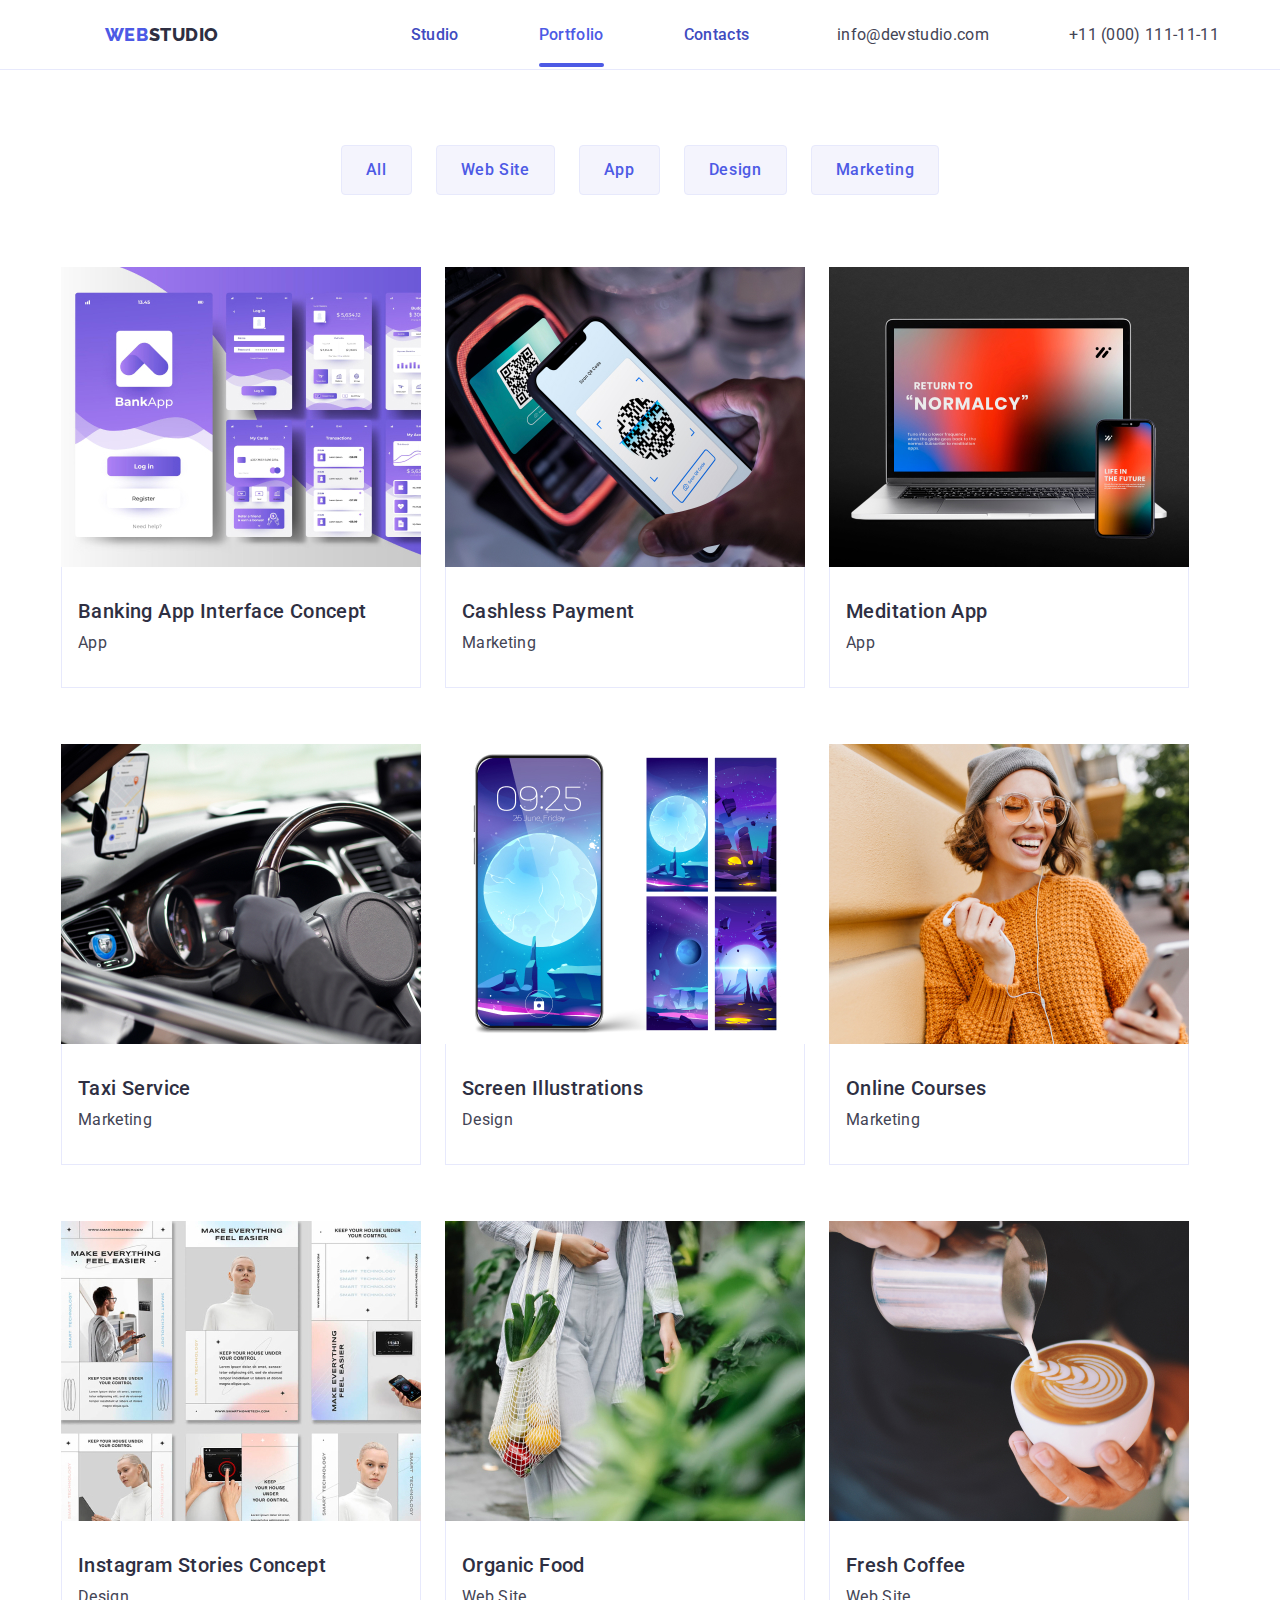
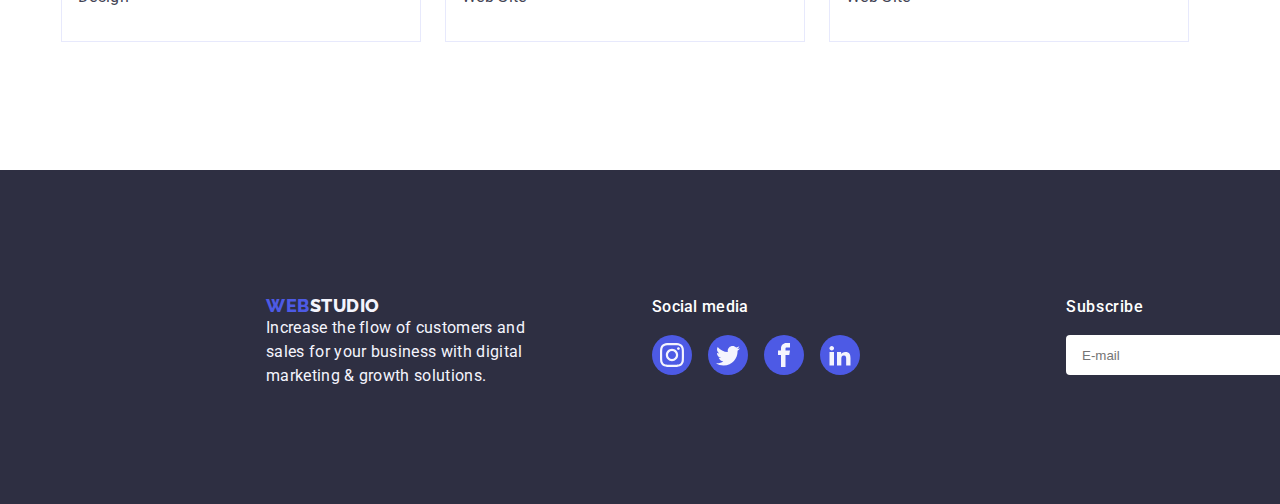
==== commit c6244430: "шршро" ====
--- a/portfolio.html
+++ b/portfolio.html
@@ -29,13 +29,13 @@
           >
           <ul class="top link list">
             <li class="top-menu link">
-              <a class="top-menu active link" href="./index.html">Studio</a>
+              <a class="top-menu link" href="./index.html">Studio</a>
             </li>
             <li class="top-menu link">
               <a class="top-menu active link" href="./portfolio.html">Portfolio</a>
             </li>
             <li class="top-menu link">
-              <a class="top-menu active link" href="">Contacts</a>
+              <a class="top-menu link" href="">Contacts</a>
             </li>
           </ul>
         </nav>
--- a/css/styles.css
+++ b/css/styles.css
@@ -132,26 +132,17 @@
 .top-menu.active {
   color: var(--color-iris);
 }
-.active::after {
+.active:after {
   content: "";
   position: absolute;
   left: 0;
-  bottom: -1px;
+  bottom: -20px;
   width: 100%;
   height: 4px;
   border-radius: 2px;
   background-color: var(--color-iris)
 }
 
-.top-menu::after {
-  content:'';
-  position: absolute;
-  left:0;
-  bottom: -1px;
-  height: 4px;
-  background-color: #404bbf;
-  border-radius: 2px;
-}
 .nav-menu {
   display: flex;
   gap: 40px;
